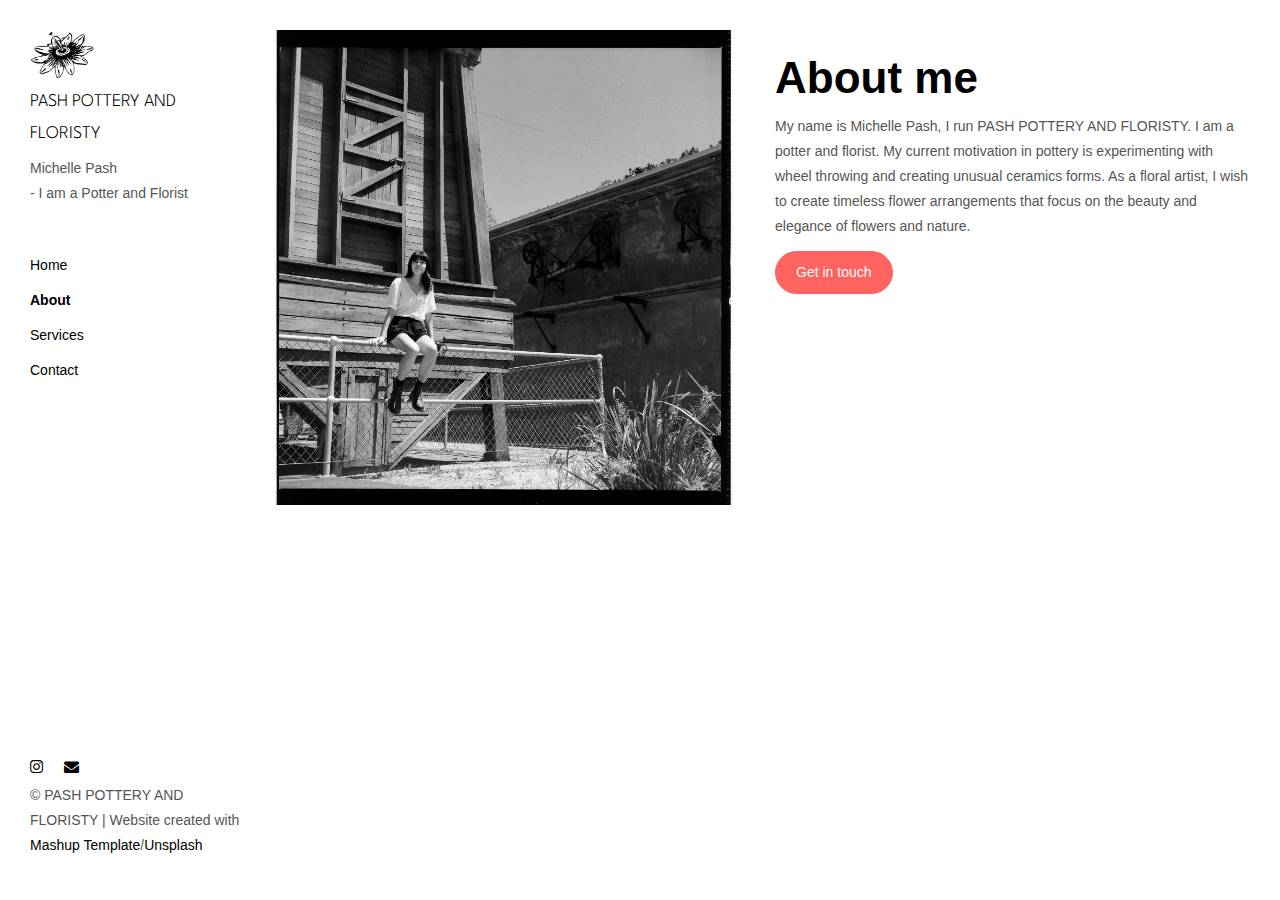
==== about.html @ 44ddca30 "add inline style" ====
<!DOCTYPE html>
<html lang="en">
  <head>
    <meta charset="UTF-8" />
    <meta content="IE=edge" http-equiv="X-UA-Compatible" />
    <meta content="width=device-width,initial-scale=1" name="viewport" />
    <meta content="description" name="description" />
    <meta name="google" content="notranslate" />
    <meta
      content="Mashup templates have been developped by Orson.io team"
      name="author"
    />

    <!-- Disable tap highlight on IE -->
    <meta name="msapplication-tap-highlight" content="no" />

    <link href="./assets/apple-icon-180x180.png" rel="apple-touch-icon" />
    <link href="./assets/favicon.ico" rel="icon" />
    <link
      href="https://fonts.googleapis.com/css2?family=Spartan:wght@200&display=swap"
      rel="stylesheet"
    />

    <title>PASH POTTERY AND FLORISTY</title>

    <link href="./main.82cfd66e.css" rel="stylesheet" />
  </head>

  <body>
    <!-- Add your content of header -->
    <header class="">
      <div class="navbar navbar-default visible-xs">
        <button type="button" class="navbar-toggle collapsed">
          <span class="sr-only">Toggle navigation</span>
          <span class="icon-bar"></span>
          <span class="icon-bar"></span>
          <span class="icon-bar"></span>
        </button>
        <a
          href="./index.html"
          class="navbar-brand"
          style="font-family: 'Spartan', sans-serif;"
          >PASH POTTERY AND FLORISTY</a
        >
      </div>

      <nav class="sidebar">
        <div class="navbar-collapse" id="navbar-collapse">
          <div class="site-header hidden-xs">
            <a class="site-brand" href="./index.html" title="">
              <img
                class="img-responsive site-logo"
                alt=""
                src="./assets/images/logo.png"
                style="height: 50px;"
              />
              PASH POTTERY AND FLORISTY
            </a>
            <p>
              Michelle Pash <br />
              - I am a Potter and Florist
            </p>
          </div>
          <ul class="nav">
            <li><a href="./index.html" title="">Home</a></li>
            <li><a href="./about.html" title="">About</a></li>
            <li><a href="./services.html" title="">Services</a></li>
            <li><a href="./contact.html" title="">Contact</a></li>
          </ul>

          <nav class="nav-footer">
            <p class="nav-footer-social-buttons">
              <a
                class="fa-icon"
                href="https://www.instagram.com/pashpotteryandfloristry/?hl=enpashpotteryandfloristry/?hl=enpashpotteryandfloristry/?hl=en"
                title=""
              >
                <i class="fa fa-instagram"></i>
              </a>

              <a
                class="fa-icon"
                href="mailto:michelle.peteros@gmail.com"
                title=""
              >
                <i class="fa fa-envelope"></i>
              </a>
            </p>
            <p>
              © PASH POTTERY AND FLORISTY | Website created with
              <a
                href="http://www.mashup-template.com/"
                title="Create website with free html template"
                >Mashup Template</a
              >/<a
                href="https://www.unsplash.com/"
                title="Beautiful Free Images"
                >Unsplash</a
              >
            </p>
          </nav>
        </div>
      </nav>
    </header>
    <main class="" id="main-collapse">
      <div class="row">
        <div class="col-xs-12 col-md-6">
          <img
            class="img-responsive"
            alt=""
            src="./assets/images/michelle.jpg"
          />
        </div>
        <div class="col-xs-12 col-md-6">
          <h1>About me</h1>

          <p>
            My name is Michelle Pash, I run PASH POTTERY AND FLORISTY. I am a
            potter and florist. My current motivation in pottery is
            experimenting with wheel throwing and creating unusual ceramics
            forms. As a floral artist, I wish to create timeless flower
            arrangements that focus on the beauty and elegance of flowers and
            nature.
          </p>

          <!-- <h3>Incididunt ut labore</h3>

          <p>
            Class aptent taciti sociosqu ad litora torquent per conubia nostra,
            per inceptos himenaeos. Phasellus iaculis magna sagittis elit
            sagittis, at hendrerit lorem venenatis. Morbi accumsan iaculis
            blandit. Cras ultrices hendrerit nisl.
          </p>

          <h3>Ut enim ad minim veniam</h3>

          <p>
            Lorem ipsum dolor sit amet, consectetur adipiscing elit. Maecenas
            luctus at sem quis varius. Class aptent taciti sociosqu ad litora
            torquent per conubia nostra, per inceptos himenaeos. Phasellus
            iaculis magna sagittis elit sagittis, at hendrerit lorem venenatis.
            Morbi accumsan iaculis blandit. Cras ultrices hendrerit nisl.
          </p>
          <h3>Phasellus iaculis magna</h3>
          <p>
            Duis aute irure dolor in reprehenderit in voluptate velit esse
            cillum dolore eu fugiat nulla pariatur. Excepteur sint occaecat
            cupidatat non proident, sunt in culpa qui officia deserunt mollit
            anim id est laborum.
          </p> -->

          <a href="contact.html" class="btn btn-primary" title="">
            Get in touch</a
          >
        </div>
      </div>
    </main>

    <script>
      document.addEventListener("DOMContentLoaded", function (event) {
        navbarToggleSidebar();
        navActivePage();
      });
    </script>

    <!-- Google Analytics: change UA-XXXXX-X to be your site's ID 

<script>
  (function (i, s, o, g, r, a, m) {
    i['GoogleAnalyticsObject'] = r; i[r] = i[r] || function () {
      (i[r].q = i[r].q || []).push(arguments)
    }, i[r].l = 1 * new Date(); a = s.createElement(o),
      m = s.getElementsByTagName(o)[0]; a.async = 1; a.src = g; m.parentNode.insertBefore(a, m)
  })(window, document, 'script', '//www.google-analytics.com/analytics.js', 'ga');
  ga('create', 'UA-XXXXX-X', 'auto');
  ga('send', 'pageview');
</script>

-->
    <script type="text/javascript" src="./main.85741bff.js"></script>
  </body>
</html>
---- main.82cfd66e.css ----
@import url(
  https://fonts.googleapis.com/css?family=Cabin:400,
  700|Source + Sans + Pro:400,
  700
);
@import url("https://fonts.googleapis.com/css2?family=Spartan:wght@200&display=swap");

@import url(https://maxcdn.bootstrapcdn.com/font-awesome/4.7.0/css/font-awesome.min.css); /*!
 * Bootstrap v3.3.7 (http://getbootstrap.com)
 * Copyright 2011-2016 Twitter, Inc.
 * Licensed under MIT (https://github.com/twbs/bootstrap/blob/master/LICENSE)
 */
/*! normalize.css v3.0.3 | MIT License | github.com/necolas/normalize.css */

body {
  -webkit-animation-delay: 0.1s;
  -webkit-animation-name: fontfix;
  -webkit-animation-duration: 0.1s;
  -webkit-animation-iteration-count: 1;
  -webkit-animation-timing-function: linear;
}

@-webkit-keyframes fontfix {
  from {
    opacity: 1;
  }
  to {
    opacity: 1;
  }
}
html {
  font-family: sans-serif;
  -ms-text-size-adjust: 100%;
  -webkit-text-size-adjust: 100%;
}
body {
  margin: 0;
}
article,
aside,
details,
figcaption,
figure,
footer,
header,
hgroup,
main,
menu,
nav,
section,
summary {
  display: block;
}
audio,
canvas,
progress,
video {
  display: inline-block;
  vertical-align: baseline;
}
audio:not([controls]) {
  display: none;
  height: 0;
}
[hidden],
template {
  display: none;
}
a {
  background-color: transparent;
}
a:active,
a:hover {
  outline: 0;
}
abbr[title] {
  border-bottom: 1px dotted;
}
b,
strong {
  font-weight: 600;
}
dfn {
  font-style: italic;
}
h1 {
  font-size: 2em;
  margin: 0.67em 0;
}
mark {
  background: #ff0;
  color: #000;
}
small {
  font-size: 80%;
}
sub,
sup {
  font-size: 75%;
  line-height: 0;
  position: relative;
  vertical-align: baseline;
}
sup {
  top: -0.5em;
}
sub {
  bottom: -0.25em;
}
img {
  border: 0;
}
svg:not(:root) {
  overflow: hidden;
}
figure {
  margin: 1em 40px;
}
hr {
  box-sizing: content-box;
  height: 0;
}
pre {
  overflow: auto;
}
code,
kbd,
pre,
samp {
  font-family: monospace, monospace;
  font-size: 1em;
}
button,
input,
optgroup,
select,
textarea {
  color: inherit;
  font: inherit;
  margin: 0;
}
button {
  overflow: visible;
}
button,
select {
  text-transform: none;
}
button,
html input[type="button"],
input[type="reset"],
input[type="submit"] {
  -webkit-appearance: button;
  cursor: pointer;
}
button[disabled],
html input[disabled] {
  cursor: default;
}
button::-moz-focus-inner,
input::-moz-focus-inner {
  border: 0;
  padding: 0;
}
input {
  line-height: normal;
}
input[type="checkbox"],
input[type="radio"] {
  box-sizing: border-box;
  padding: 0;
}
input[type="number"]::-webkit-inner-spin-button,
input[type="number"]::-webkit-outer-spin-button {
  height: auto;
}
input[type="search"] {
  -webkit-appearance: textfield;
  box-sizing: content-box;
}
input[type="search"]::-webkit-search-cancel-button,
input[type="search"]::-webkit-search-decoration {
  -webkit-appearance: none;
}
fieldset {
  border: 1px solid silver;
  margin: 0 2px;
  padding: 0.35em 0.625em 0.75em;
}
textarea {
  overflow: auto;
}
optgroup {
  font-weight: 600;
}
table {
  border-collapse: collapse;
  border-spacing: 0;
}
td,
th {
  padding: 0;
}

/*! Source: https://github.com/h5bp/html5-boilerplate/blob/master/src/css/main.css */
@media print {
  *,
  :after,
  :before {
    background: transparent !important;
    color: #000 !important;
    box-shadow: none !important;
    text-shadow: none !important;
  }
  a,
  a:visited {
    text-decoration: underline;
  }
  a[href]:after {
    content: " (" attr(href) ")";
  }
  abbr[title]:after {
    content: " (" attr(title) ")";
  }
  a[href^="#"]:after,
  a[href^="javascript:"]:after {
    content: "";
  }
  blockquote,
  pre {
    border: 1px solid #999;
    page-break-inside: avoid;
  }
  thead {
    display: table-header-group;
  }
  img,
  tr {
    page-break-inside: avoid;
  }
  img {
    max-width: 100% !important;
  }
  h2,
  h3,
  p {
    orphans: 3;
    widows: 3;
  }
  h2,
  h3 {
    page-break-after: avoid;
  }
  .navbar {
    display: none;
  }
  .btn > .caret,
  .dropup > .btn > .caret {
    border-top-color: #000 !important;
  }
  .label {
    border: 1px solid #000;
  }
  .table {
    border-collapse: collapse !important;
  }
  .table td,
  .table th {
    background-color: #fff !important;
  }
  .table-bordered td,
  .table-bordered th {
    border: 1px solid #ddd !important;
  }
}
*,
:after,
:before {
  -webkit-box-sizing: border-box;
  -moz-box-sizing: border-box;
  box-sizing: border-box;
}
html {
  font-size: 10px;
  -webkit-tap-highlight-color: transparent;
}
body {
  font-family: Source Sans Pro, Helvetica, Arial, sans-serif;
  font-size: 14px;
  line-height: 1.78;
  color: #555;
  background-color: #fff;
}
button,
input,
select,
textarea {
  font-family: inherit;
  font-size: inherit;
  line-height: inherit;
}
a {
  color: #ff6360;
  text-decoration: none;
}
a:focus,
a:hover {
  color: #ff1814;
  text-decoration: underline;
}
a:focus {
  outline: 5px auto -webkit-focus-ring-color;
  outline-offset: -2px;
}
figure {
  margin: 0;
}
img {
  vertical-align: middle;
}
.img-responsive {
  display: block;
  max-width: 100%;
  height: auto;
}
.img-rounded {
  border-radius: 2px;
}
.img-thumbnail {
  padding: 4px;
  line-height: 1.78;
  background-color: #fff;
  border: 1px solid #ddd;
  border-radius: 2px;
  -webkit-transition: all 0.2s ease-in-out;
  -o-transition: all 0.2s ease-in-out;
  transition: all 0.2s ease-in-out;
  display: inline-block;
  max-width: 100%;
  height: auto;
}
.img-circle {
  border-radius: 50%;
}
hr {
  margin-top: 24px;
  margin-bottom: 24px;
  border: 0;
  border-top: 1px solid #eee;
}
.sr-only {
  position: absolute;
  width: 1px;
  height: 1px;
  margin: -1px;
  padding: 0;
  overflow: hidden;
  clip: rect(0, 0, 0, 0);
  border: 0;
}
.sr-only-focusable:active,
.sr-only-focusable:focus {
  position: static;
  width: auto;
  height: auto;
  margin: 0;
  overflow: visible;
  clip: auto;
}
[role="button"] {
  cursor: pointer;
}
.h1,
.h2,
.h3,
.h4,
.h5,
.h6,
h1,
h2,
h3,
h4,
h5,
h6 {
  font-family: Cabin, Helvetica, Arial, sans-serif;
  font-weight: 600;
  line-height: 1.1;
  color: #000;
}
.h1 .small,
.h1 small,
.h2 .small,
.h2 small,
.h3 .small,
.h3 small,
.h4 .small,
.h4 small,
.h5 .small,
.h5 small,
.h6 .small,
.h6 small,
h1 .small,
h1 small,
h2 .small,
h2 small,
h3 .small,
h3 small,
h4 .small,
h4 small,
h5 .small,
h5 small,
h6 .small,
h6 small {
  font-weight: 400;
  line-height: 1;
  color: #777;
}
.h1,
.h2,
.h3,
h1,
h2,
h3 {
  margin-top: 24px;
  margin-bottom: 12px;
}
.h1 .small,
.h1 small,
.h2 .small,
.h2 small,
.h3 .small,
.h3 small,
h1 .small,
h1 small,
h2 .small,
h2 small,
h3 .small,
h3 small {
  font-size: 65%;
}
.h4,
.h5,
.h6,
h4,
h5,
h6 {
  margin-top: 12px;
  margin-bottom: 12px;
}
.h4 .small,
.h4 small,
.h5 .small,
.h5 small,
.h6 .small,
.h6 small,
h4 .small,
h4 small,
h5 .small,
h5 small,
h6 .small,
h6 small {
  font-size: 75%;
}
.h1,
h1 {
  font-size: 44px;
}
.h2,
h2 {
  font-size: 33px;
}
.h3,
h3 {
  font-size: 25px;
}
.h4,
h4 {
  font-size: 19px;
}
.h5,
h5 {
  font-size: 14px;
}
.h6,
h6 {
  font-size: 12px;
}
p {
  margin: 0 0 12px;
}
.lead {
  margin-bottom: 24px;
  font-size: 16px;
  font-weight: 300;
  line-height: 1.4;
}
@media (min-width: 768px) {
  .lead {
    font-size: 21px;
  }
}
.small,
small {
  font-size: 85%;
}
.mark,
mark {
  background-color: #fcf8e3;
  padding: 0.2em;
}
.text-left {
  text-align: left;
}
.text-right {
  text-align: right;
}
.text-center {
  text-align: center;
}
.text-justify {
  text-align: justify;
}
.text-nowrap {
  white-space: nowrap;
}
.text-lowercase {
  text-transform: lowercase;
}
.initialism,
.text-uppercase {
  text-transform: uppercase;
}
.text-capitalize {
  text-transform: capitalize;
}
.text-muted {
  color: #777;
}
.text-primary {
  color: #ff6360;
}
a.text-primary:focus,
a.text-primary:hover {
  color: #ff312d;
}
.text-success {
  color: #fff;
}
a.text-success:focus,
a.text-success:hover {
  color: #e6e6e6;
}
.text-info {
  color: #31708f;
}
a.text-info:focus,
a.text-info:hover {
  color: #245269;
}
.text-warning {
  color: #8a6d3b;
}
a.text-warning:focus,
a.text-warning:hover {
  color: #66512c;
}
.text-danger {
  color: #fff;
}
a.text-danger:focus,
a.text-danger:hover {
  color: #e6e6e6;
}
.bg-primary {
  color: #fff;
  background-color: #ff6360;
}
a.bg-primary:focus,
a.bg-primary:hover {
  background-color: #ff312d;
}
.bg-success {
  background-color: #57ce6e;
}
a.bg-success:focus,
a.bg-success:hover {
  background-color: #37bb50;
}
.bg-info {
  background-color: #d9edf7;
}
a.bg-info:focus,
a.bg-info:hover {
  background-color: #afd9ee;
}
.bg-warning {
  background-color: #fcf8e3;
}
a.bg-warning:focus,
a.bg-warning:hover {
  background-color: #f7ecb5;
}
.bg-danger {
  background-color: #ee624b;
}
a.bg-danger:focus,
a.bg-danger:hover {
  background-color: #ea391c;
}
.page-header {
  padding-bottom: 11px;
  margin: 48px 0 24px;
  border-bottom: 1px solid #eee;
}
ol,
ul {
  margin-top: 0;
  margin-bottom: 12px;
}
ol ol,
ol ul,
ul ol,
ul ul {
  margin-bottom: 0;
}
.list-inline,
.list-unstyled {
  padding-left: 0;
  list-style: none;
}
.list-inline {
  margin-left: -5px;
}
.list-inline > li {
  display: inline-block;
  padding-left: 5px;
  padding-right: 5px;
}
dl {
  margin-top: 0;
  margin-bottom: 24px;
}
dd,
dt {
  line-height: 1.78;
}
dt {
  font-weight: 700;
}
dd {
  margin-left: 0;
}
.dl-horizontal dd:after,
.dl-horizontal dd:before {
  content: " ";
  display: table;
}
.dl-horizontal dd:after {
  clear: both;
}
@media (min-width: 768px) {
  .dl-horizontal dt {
    float: left;
    width: 160px;
    clear: left;
    text-align: right;
    overflow: hidden;
    text-overflow: ellipsis;
    white-space: nowrap;
  }
  .dl-horizontal dd {
    margin-left: 180px;
  }
}
abbr[data-original-title],
abbr[title] {
  cursor: help;
  border-bottom: 1px dotted #777;
}
.initialism {
  font-size: 90%;
}
blockquote {
  padding: 12px 24px;
  margin: 0 0 24px;
  font-size: 17.5px;
  border-left: 5px solid #eee;
}
blockquote ol:last-child,
blockquote p:last-child,
blockquote ul:last-child {
  margin-bottom: 0;
}
blockquote .small,
blockquote footer,
blockquote small {
  display: block;
  font-size: 80%;
  line-height: 1.78;
  color: #777;
}
blockquote .small:before,
blockquote footer:before,
blockquote small:before {
  content: "\2014   \A0";
}
.blockquote-reverse,
blockquote.pull-right {
  padding-right: 15px;
  padding-left: 0;
  border-right: 5px solid #eee;
  border-left: 0;
  text-align: right;
}
.blockquote-reverse .small:before,
.blockquote-reverse footer:before,
.blockquote-reverse small:before,
blockquote.pull-right .small:before,
blockquote.pull-right footer:before,
blockquote.pull-right small:before {
  content: "";
}
.blockquote-reverse .small:after,
.blockquote-reverse footer:after,
.blockquote-reverse small:after,
blockquote.pull-right .small:after,
blockquote.pull-right footer:after,
blockquote.pull-right small:after {
  content: "\A0   \2014";
}
address {
  margin-bottom: 24px;
  font-style: normal;
  line-height: 1.78;
}
code,
kbd,
pre,
samp {
  font-family: Menlo, Monaco, Consolas, Courier New, monospace;
}
code {
  color: #c7254e;
  background-color: #f9f2f4;
}
code,
kbd {
  padding: 2px 4px;
  font-size: 90%;
  border-radius: 2px;
}
kbd {
  color: #fff;
  background-color: #333;
  box-shadow: inset 0 -1px 0 rgba(0, 0, 0, 0.25);
}
kbd kbd {
  padding: 0;
  font-size: 100%;
  font-weight: 700;
  box-shadow: none;
}
pre {
  display: block;
  padding: 11.5px;
  margin: 0 0 12px;
  font-size: 13px;
  line-height: 1.78;
  word-break: break-all;
  word-wrap: break-word;
  color: #333;
  background-color: #f5f5f5;
  border: 1px solid #ccc;
  border-radius: 2px;
}
pre code {
  padding: 0;
  font-size: inherit;
  color: inherit;
  white-space: pre-wrap;
  background-color: transparent;
  border-radius: 0;
}
.pre-scrollable {
  max-height: 340px;
  overflow-y: scroll;
}
.container {
  margin-right: auto;
  margin-left: auto;
  padding-left: 15px;
  padding-right: 15px;
}
.container:after,
.container:before {
  content: " ";
  display: table;
}
.container:after {
  clear: both;
}
@media (min-width: 768px) {
  .container {
    width: 750px;
  }
}
@media (min-width: 992px) {
  .container {
    width: 970px;
  }
}
@media (min-width: 1200px) {
  .container {
    width: 1170px;
  }
}
.container-fluid {
  margin-right: auto;
  margin-left: auto;
  padding-left: 15px;
  padding-right: 15px;
}
.container-fluid:after,
.container-fluid:before {
  content: " ";
  display: table;
}
.container-fluid:after {
  clear: both;
}
.row {
  margin-left: -15px;
  margin-right: -15px;
}
.row:after,
.row:before {
  content: " ";
  display: table;
}
.row:after {
  clear: both;
}
.col-lg-1,
.col-lg-2,
.col-lg-3,
.col-lg-4,
.col-lg-5,
.col-lg-6,
.col-lg-7,
.col-lg-8,
.col-lg-9,
.col-lg-10,
.col-lg-11,
.col-lg-12,
.col-md-1,
.col-md-2,
.col-md-3,
.col-md-4,
.col-md-5,
.col-md-6,
.col-md-7,
.col-md-8,
.col-md-9,
.col-md-10,
.col-md-11,
.col-md-12,
.col-sm-1,
.col-sm-2,
.col-sm-3,
.col-sm-4,
.col-sm-5,
.col-sm-6,
.col-sm-7,
.col-sm-8,
.col-sm-9,
.col-sm-10,
.col-sm-11,
.col-sm-12,
.col-xs-1,
.col-xs-2,
.col-xs-3,
.col-xs-4,
.col-xs-5,
.col-xs-6,
.col-xs-7,
.col-xs-8,
.col-xs-9,
.col-xs-10,
.col-xs-11,
.col-xs-12 {
  position: relative;
  min-height: 1px;
  padding-left: 15px;
  padding-right: 15px;
}
.col-xs-1,
.col-xs-2,
.col-xs-3,
.col-xs-4,
.col-xs-5,
.col-xs-6,
.col-xs-7,
.col-xs-8,
.col-xs-9,
.col-xs-10,
.col-xs-11,
.col-xs-12 {
  float: left;
}
.col-xs-1 {
  width: 8.33333%;
}
.col-xs-2 {
  width: 16.66667%;
}
.col-xs-3 {
  width: 25%;
}
.col-xs-4 {
  width: 33.33333%;
}
.col-xs-5 {
  width: 41.66667%;
}
.col-xs-6 {
  width: 50%;
}
.col-xs-7 {
  width: 58.33333%;
}
.col-xs-8 {
  width: 66.66667%;
}
.col-xs-9 {
  width: 75%;
}
.col-xs-10 {
  width: 83.33333%;
}
.col-xs-11 {
  width: 91.66667%;
}
.col-xs-12 {
  width: 100%;
}
.col-xs-pull-0 {
  right: auto;
}
.col-xs-pull-1 {
  right: 8.33333%;
}
.col-xs-pull-2 {
  right: 16.66667%;
}
.col-xs-pull-3 {
  right: 25%;
}
.col-xs-pull-4 {
  right: 33.33333%;
}
.col-xs-pull-5 {
  right: 41.66667%;
}
.col-xs-pull-6 {
  right: 50%;
}
.col-xs-pull-7 {
  right: 58.33333%;
}
.col-xs-pull-8 {
  right: 66.66667%;
}
.col-xs-pull-9 {
  right: 75%;
}
.col-xs-pull-10 {
  right: 83.33333%;
}
.col-xs-pull-11 {
  right: 91.66667%;
}
.col-xs-pull-12 {
  right: 100%;
}
.col-xs-push-0 {
  left: auto;
}
.col-xs-push-1 {
  left: 8.33333%;
}
.col-xs-push-2 {
  left: 16.66667%;
}
.col-xs-push-3 {
  left: 25%;
}
.col-xs-push-4 {
  left: 33.33333%;
}
.col-xs-push-5 {
  left: 41.66667%;
}
.col-xs-push-6 {
  left: 50%;
}
.col-xs-push-7 {
  left: 58.33333%;
}
.col-xs-push-8 {
  left: 66.66667%;
}
.col-xs-push-9 {
  left: 75%;
}
.col-xs-push-10 {
  left: 83.33333%;
}
.col-xs-push-11 {
  left: 91.66667%;
}
.col-xs-push-12 {
  left: 100%;
}
.col-xs-offset-0 {
  margin-left: 0;
}
.col-xs-offset-1 {
  margin-left: 8.33333%;
}
.col-xs-offset-2 {
  margin-left: 16.66667%;
}
.col-xs-offset-3 {
  margin-left: 25%;
}
.col-xs-offset-4 {
  margin-left: 33.33333%;
}
.col-xs-offset-5 {
  margin-left: 41.66667%;
}
.col-xs-offset-6 {
  margin-left: 50%;
}
.col-xs-offset-7 {
  margin-left: 58.33333%;
}
.col-xs-offset-8 {
  margin-left: 66.66667%;
}
.col-xs-offset-9 {
  margin-left: 75%;
}
.col-xs-offset-10 {
  margin-left: 83.33333%;
}
.col-xs-offset-11 {
  margin-left: 91.66667%;
}
.col-xs-offset-12 {
  margin-left: 100%;
}
@media (min-width: 768px) {
  .col-sm-1,
  .col-sm-2,
  .col-sm-3,
  .col-sm-4,
  .col-sm-5,
  .col-sm-6,
  .col-sm-7,
  .col-sm-8,
  .col-sm-9,
  .col-sm-10,
  .col-sm-11,
  .col-sm-12 {
    float: left;
  }
  .col-sm-1 {
    width: 8.33333%;
  }
  .col-sm-2 {
    width: 16.66667%;
  }
  .col-sm-3 {
    width: 25%;
  }
  .col-sm-4 {
    width: 33.33333%;
  }
  .col-sm-5 {
    width: 41.66667%;
  }
  .col-sm-6 {
    width: 50%;
  }
  .col-sm-7 {
    width: 58.33333%;
  }
  .col-sm-8 {
    width: 66.66667%;
  }
  .col-sm-9 {
    width: 75%;
  }
  .col-sm-10 {
    width: 83.33333%;
  }
  .col-sm-11 {
    width: 91.66667%;
  }
  .col-sm-12 {
    width: 100%;
  }
  .col-sm-pull-0 {
    right: auto;
  }
  .col-sm-pull-1 {
    right: 8.33333%;
  }
  .col-sm-pull-2 {
    right: 16.66667%;
  }
  .col-sm-pull-3 {
    right: 25%;
  }
  .col-sm-pull-4 {
    right: 33.33333%;
  }
  .col-sm-pull-5 {
    right: 41.66667%;
  }
  .col-sm-pull-6 {
    right: 50%;
  }
  .col-sm-pull-7 {
    right: 58.33333%;
  }
  .col-sm-pull-8 {
    right: 66.66667%;
  }
  .col-sm-pull-9 {
    right: 75%;
  }
  .col-sm-pull-10 {
    right: 83.33333%;
  }
  .col-sm-pull-11 {
    right: 91.66667%;
  }
  .col-sm-pull-12 {
    right: 100%;
  }
  .col-sm-push-0 {
    left: auto;
  }
  .col-sm-push-1 {
    left: 8.33333%;
  }
  .col-sm-push-2 {
    left: 16.66667%;
  }
  .col-sm-push-3 {
    left: 25%;
  }
  .col-sm-push-4 {
    left: 33.33333%;
  }
  .col-sm-push-5 {
    left: 41.66667%;
  }
  .col-sm-push-6 {
    left: 50%;
  }
  .col-sm-push-7 {
    left: 58.33333%;
  }
  .col-sm-push-8 {
    left: 66.66667%;
  }
  .col-sm-push-9 {
    left: 75%;
  }
  .col-sm-push-10 {
    left: 83.33333%;
  }
  .col-sm-push-11 {
    left: 91.66667%;
  }
  .col-sm-push-12 {
    left: 100%;
  }
  .col-sm-offset-0 {
    margin-left: 0;
  }
  .col-sm-offset-1 {
    margin-left: 8.33333%;
  }
  .col-sm-offset-2 {
    margin-left: 16.66667%;
  }
  .col-sm-offset-3 {
    margin-left: 25%;
  }
  .col-sm-offset-4 {
    margin-left: 33.33333%;
  }
  .col-sm-offset-5 {
    margin-left: 41.66667%;
  }
  .col-sm-offset-6 {
    margin-left: 50%;
  }
  .col-sm-offset-7 {
    margin-left: 58.33333%;
  }
  .col-sm-offset-8 {
    margin-left: 66.66667%;
  }
  .col-sm-offset-9 {
    margin-left: 75%;
  }
  .col-sm-offset-10 {
    margin-left: 83.33333%;
  }
  .col-sm-offset-11 {
    margin-left: 91.66667%;
  }
  .col-sm-offset-12 {
    margin-left: 100%;
  }
}
@media (min-width: 992px) {
  .col-md-1,
  .col-md-2,
  .col-md-3,
  .col-md-4,
  .col-md-5,
  .col-md-6,
  .col-md-7,
  .col-md-8,
  .col-md-9,
  .col-md-10,
  .col-md-11,
  .col-md-12 {
    float: left;
  }
  .col-md-1 {
    width: 8.33333%;
  }
  .col-md-2 {
    width: 16.66667%;
  }
  .col-md-3 {
    width: 25%;
  }
  .col-md-4 {
    width: 33.33333%;
  }
  .col-md-5 {
    width: 41.66667%;
  }
  .col-md-6 {
    width: 50%;
  }
  .col-md-7 {
    width: 58.33333%;
  }
  .col-md-8 {
    width: 66.66667%;
  }
  .col-md-9 {
    width: 75%;
  }
  .col-md-10 {
    width: 83.33333%;
  }
  .col-md-11 {
    width: 91.66667%;
  }
  .col-md-12 {
    width: 100%;
  }
  .col-md-pull-0 {
    right: auto;
  }
  .col-md-pull-1 {
    right: 8.33333%;
  }
  .col-md-pull-2 {
    right: 16.66667%;
  }
  .col-md-pull-3 {
    right: 25%;
  }
  .col-md-pull-4 {
    right: 33.33333%;
  }
  .col-md-pull-5 {
    right: 41.66667%;
  }
  .col-md-pull-6 {
    right: 50%;
  }
  .col-md-pull-7 {
    right: 58.33333%;
  }
  .col-md-pull-8 {
    right: 66.66667%;
  }
  .col-md-pull-9 {
    right: 75%;
  }
  .col-md-pull-10 {
    right: 83.33333%;
  }
  .col-md-pull-11 {
    right: 91.66667%;
  }
  .col-md-pull-12 {
    right: 100%;
  }
  .col-md-push-0 {
    left: auto;
  }
  .col-md-push-1 {
    left: 8.33333%;
  }
  .col-md-push-2 {
    left: 16.66667%;
  }
  .col-md-push-3 {
    left: 25%;
  }
  .col-md-push-4 {
    left: 33.33333%;
  }
  .col-md-push-5 {
    left: 41.66667%;
  }
  .col-md-push-6 {
    left: 50%;
  }
  .col-md-push-7 {
    left: 58.33333%;
  }
  .col-md-push-8 {
    left: 66.66667%;
  }
  .col-md-push-9 {
    left: 75%;
  }
  .col-md-push-10 {
    left: 83.33333%;
  }
  .col-md-push-11 {
    left: 91.66667%;
  }
  .col-md-push-12 {
    left: 100%;
  }
  .col-md-offset-0 {
    margin-left: 0;
  }
  .col-md-offset-1 {
    margin-left: 8.33333%;
  }
  .col-md-offset-2 {
    margin-left: 16.66667%;
  }
  .col-md-offset-3 {
    margin-left: 25%;
  }
  .col-md-offset-4 {
    margin-left: 33.33333%;
  }
  .col-md-offset-5 {
    margin-left: 41.66667%;
  }
  .col-md-offset-6 {
    margin-left: 50%;
  }
  .col-md-offset-7 {
    margin-left: 58.33333%;
  }
  .col-md-offset-8 {
    margin-left: 66.66667%;
  }
  .col-md-offset-9 {
    margin-left: 75%;
  }
  .col-md-offset-10 {
    margin-left: 83.33333%;
  }
  .col-md-offset-11 {
    margin-left: 91.66667%;
  }
  .col-md-offset-12 {
    margin-left: 100%;
  }
}
@media (min-width: 1200px) {
  .col-lg-1,
  .col-lg-2,
  .col-lg-3,
  .col-lg-4,
  .col-lg-5,
  .col-lg-6,
  .col-lg-7,
  .col-lg-8,
  .col-lg-9,
  .col-lg-10,
  .col-lg-11,
  .col-lg-12 {
    float: left;
  }
  .col-lg-1 {
    width: 8.33333%;
  }
  .col-lg-2 {
    width: 16.66667%;
  }
  .col-lg-3 {
    width: 25%;
  }
  .col-lg-4 {
    width: 33.33333%;
  }
  .col-lg-5 {
    width: 41.66667%;
  }
  .col-lg-6 {
    width: 50%;
  }
  .col-lg-7 {
    width: 58.33333%;
  }
  .col-lg-8 {
    width: 66.66667%;
  }
  .col-lg-9 {
    width: 75%;
  }
  .col-lg-10 {
    width: 83.33333%;
  }
  .col-lg-11 {
    width: 91.66667%;
  }
  .col-lg-12 {
    width: 100%;
  }
  .col-lg-pull-0 {
    right: auto;
  }
  .col-lg-pull-1 {
    right: 8.33333%;
  }
  .col-lg-pull-2 {
    right: 16.66667%;
  }
  .col-lg-pull-3 {
    right: 25%;
  }
  .col-lg-pull-4 {
    right: 33.33333%;
  }
  .col-lg-pull-5 {
    right: 41.66667%;
  }
  .col-lg-pull-6 {
    right: 50%;
  }
  .col-lg-pull-7 {
    right: 58.33333%;
  }
  .col-lg-pull-8 {
    right: 66.66667%;
  }
  .col-lg-pull-9 {
    right: 75%;
  }
  .col-lg-pull-10 {
    right: 83.33333%;
  }
  .col-lg-pull-11 {
    right: 91.66667%;
  }
  .col-lg-pull-12 {
    right: 100%;
  }
  .col-lg-push-0 {
    left: auto;
  }
  .col-lg-push-1 {
    left: 8.33333%;
  }
  .col-lg-push-2 {
    left: 16.66667%;
  }
  .col-lg-push-3 {
    left: 25%;
  }
  .col-lg-push-4 {
    left: 33.33333%;
  }
  .col-lg-push-5 {
    left: 41.66667%;
  }
  .col-lg-push-6 {
    left: 50%;
  }
  .col-lg-push-7 {
    left: 58.33333%;
  }
  .col-lg-push-8 {
    left: 66.66667%;
  }
  .col-lg-push-9 {
    left: 75%;
  }
  .col-lg-push-10 {
    left: 83.33333%;
  }
  .col-lg-push-11 {
    left: 91.66667%;
  }
  .col-lg-push-12 {
    left: 100%;
  }
  .col-lg-offset-0 {
    margin-left: 0;
  }
  .col-lg-offset-1 {
    margin-left: 8.33333%;
  }
  .col-lg-offset-2 {
    margin-left: 16.66667%;
  }
  .col-lg-offset-3 {
    margin-left: 25%;
  }
  .col-lg-offset-4 {
    margin-left: 33.33333%;
  }
  .col-lg-offset-5 {
    margin-left: 41.66667%;
  }
  .col-lg-offset-6 {
    margin-left: 50%;
  }
  .col-lg-offset-7 {
    margin-left: 58.33333%;
  }
  .col-lg-offset-8 {
    margin-left: 66.66667%;
  }
  .col-lg-offset-9 {
    margin-left: 75%;
  }
  .col-lg-offset-10 {
    margin-left: 83.33333%;
  }
  .col-lg-offset-11 {
    margin-left: 91.66667%;
  }
  .col-lg-offset-12 {
    margin-left: 100%;
  }
}
table {
  background-color: transparent;
}
caption {
  padding-top: 8px;
  padding-bottom: 8px;
  color: #777;
}
caption,
th {
  text-align: left;
}
.table {
  width: 100%;
  max-width: 100%;
  margin-bottom: 24px;
}
.table > tbody > tr > td,
.table > tbody > tr > th,
.table > tfoot > tr > td,
.table > tfoot > tr > th,
.table > thead > tr > td,
.table > thead > tr > th {
  padding: 8px;
  line-height: 1.78;
  vertical-align: top;
  border-top: 1px solid #ddd;
}
.table > thead > tr > th {
  vertical-align: bottom;
  border-bottom: 2px solid #ddd;
}
.table > caption + thead > tr:first-child > td,
.table > caption + thead > tr:first-child > th,
.table > colgroup + thead > tr:first-child > td,
.table > colgroup + thead > tr:first-child > th,
.table > thead:first-child > tr:first-child > td,
.table > thead:first-child > tr:first-child > th {
  border-top: 0;
}
.table > tbody + tbody {
  border-top: 2px solid #ddd;
}
.table .table {
  background-color: #fff;
}
.table-condensed > tbody > tr > td,
.table-condensed > tbody > tr > th,
.table-condensed > tfoot > tr > td,
.table-condensed > tfoot > tr > th,
.table-condensed > thead > tr > td,
.table-condensed > thead > tr > th {
  padding: 5px;
}
.table-bordered,
.table-bordered > tbody > tr > td,
.table-bordered > tbody > tr > th,
.table-bordered > tfoot > tr > td,
.table-bordered > tfoot > tr > th,
.table-bordered > thead > tr > td,
.table-bordered > thead > tr > th {
  border: 1px solid #ddd;
}
.table-bordered > thead > tr > td,
.table-bordered > thead > tr > th {
  border-bottom-width: 2px;
}
.table-striped > tbody > tr:nth-of-type(odd) {
  background-color: #f9f9f9;
}
.table-hover > tbody > tr:hover {
  background-color: #f5f5f5;
}
table col[class*="col-"] {
  position: static;
  float: none;
  display: table-column;
}
table td[class*="col-"],
table th[class*="col-"] {
  position: static;
  float: none;
  display: table-cell;
}
.table > tbody > tr.active > td,
.table > tbody > tr.active > th,
.table > tbody > tr > td.active,
.table > tbody > tr > th.active,
.table > tfoot > tr.active > td,
.table > tfoot > tr.active > th,
.table > tfoot > tr > td.active,
.table > tfoot > tr > th.active,
.table > thead > tr.active > td,
.table > thead > tr.active > th,
.table > thead > tr > td.active,
.table > thead > tr > th.active {
  background-color: #f5f5f5;
}
.table-hover > tbody > tr.active:hover > td,
.table-hover > tbody > tr.active:hover > th,
.table-hover > tbody > tr:hover > .active,
.table-hover > tbody > tr > td.active:hover,
.table-hover > tbody > tr > th.active:hover {
  background-color: #e8e8e8;
}
.table > tbody > tr.success > td,
.table > tbody > tr.success > th,
.table > tbody > tr > td.success,
.table > tbody > tr > th.success,
.table > tfoot > tr.success > td,
.table > tfoot > tr.success > th,
.table > tfoot > tr > td.success,
.table > tfoot > tr > th.success,
.table > thead > tr.success > td,
.table > thead > tr.success > th,
.table > thead > tr > td.success,
.table > thead > tr > th.success {
  background-color: #57ce6e;
}
.table-hover > tbody > tr.success:hover > td,
.table-hover > tbody > tr.success:hover > th,
.table-hover > tbody > tr:hover > .success,
.table-hover > tbody > tr > td.success:hover,
.table-hover > tbody > tr > th.success:hover {
  background-color: #43c85d;
}
.table > tbody > tr.info > td,
.table > tbody > tr.info > th,
.table > tbody > tr > td.info,
.table > tbody > tr > th.info,
.table > tfoot > tr.info > td,
.table > tfoot > tr.info > th,
.table > tfoot > tr > td.info,
.table > tfoot > tr > th.info,
.table > thead > tr.info > td,
.table > thead > tr.info > th,
.table > thead > tr > td.info,
.table > thead > tr > th.info {
  background-color: #d9edf7;
}
.table-hover > tbody > tr.info:hover > td,
.table-hover > tbody > tr.info:hover > th,
.table-hover > tbody > tr:hover > .info,
.table-hover > tbody > tr > td.info:hover,
.table-hover > tbody > tr > th.info:hover {
  background-color: #c4e3f3;
}
.table > tbody > tr.warning > td,
.table > tbody > tr.warning > th,
.table > tbody > tr > td.warning,
.table > tbody > tr > th.warning,
.table > tfoot > tr.warning > td,
.table > tfoot > tr.warning > th,
.table > tfoot > tr > td.warning,
.table > tfoot > tr > th.warning,
.table > thead > tr.warning > td,
.table > thead > tr.warning > th,
.table > thead > tr > td.warning,
.table > thead > tr > th.warning {
  background-color: #fcf8e3;
}
.table-hover > tbody > tr.warning:hover > td,
.table-hover > tbody > tr.warning:hover > th,
.table-hover > tbody > tr:hover > .warning,
.table-hover > tbody > tr > td.warning:hover,
.table-hover > tbody > tr > th.warning:hover {
  background-color: #faf2cc;
}
.table > tbody > tr.danger > td,
.table > tbody > tr.danger > th,
.table > tbody > tr > td.danger,
.table > tbody > tr > th.danger,
.table > tfoot > tr.danger > td,
.table > tfoot > tr.danger > th,
.table > tfoot > tr > td.danger,
.table > tfoot > tr > th.danger,
.table > thead > tr.danger > td,
.table > thead > tr.danger > th,
.table > thead > tr > td.danger,
.table > thead > tr > th.danger {
  background-color: #ee624b;
}
.table-hover > tbody > tr.danger:hover > td,
.table-hover > tbody > tr.danger:hover > th,
.table-hover > tbody > tr:hover > .danger,
.table-hover > tbody > tr > td.danger:hover,
.table-hover > tbody > tr > th.danger:hover {
  background-color: #ec4e34;
}
.table-responsive {
  overflow-x: auto;
  min-height: 0.01%;
}
@media screen and (max-width: 767px) {
  .table-responsive {
    width: 100%;
    margin-bottom: 18px;
    overflow-y: hidden;
    -ms-overflow-style: -ms-autohiding-scrollbar;
    border: 1px solid #ddd;
  }
  .table-responsive > .table {
    margin-bottom: 0;
  }
  .table-responsive > .table > tbody > tr > td,
  .table-responsive > .table > tbody > tr > th,
  .table-responsive > .table > tfoot > tr > td,
  .table-responsive > .table > tfoot > tr > th,
  .table-responsive > .table > thead > tr > td,
  .table-responsive > .table > thead > tr > th {
    white-space: nowrap;
  }
  .table-responsive > .table-bordered {
    border: 0;
  }
  .table-responsive > .table-bordered > tbody > tr > td:first-child,
  .table-responsive > .table-bordered > tbody > tr > th:first-child,
  .table-responsive > .table-bordered > tfoot > tr > td:first-child,
  .table-responsive > .table-bordered > tfoot > tr > th:first-child,
  .table-responsive > .table-bordered > thead > tr > td:first-child,
  .table-responsive > .table-bordered > thead > tr > th:first-child {
    border-left: 0;
  }
  .table-responsive > .table-bordered > tbody > tr > td:last-child,
  .table-responsive > .table-bordered > tbody > tr > th:last-child,
  .table-responsive > .table-bordered > tfoot > tr > td:last-child,
  .table-responsive > .table-bordered > tfoot > tr > th:last-child,
  .table-responsive > .table-bordered > thead > tr > td:last-child,
  .table-responsive > .table-bordered > thead > tr > th:last-child {
    border-right: 0;
  }
  .table-responsive > .table-bordered > tbody > tr:last-child > td,
  .table-responsive > .table-bordered > tbody > tr:last-child > th,
  .table-responsive > .table-bordered > tfoot > tr:last-child > td,
  .table-responsive > .table-bordered > tfoot > tr:last-child > th {
    border-bottom: 0;
  }
}
fieldset {
  margin: 0;
  min-width: 0;
}
fieldset,
legend {
  padding: 0;
  border: 0;
}
legend {
  display: block;
  width: 100%;
  margin-bottom: 24px;
  font-size: 21px;
  line-height: inherit;
  color: #333;
  border-bottom: 1px solid #e5e5e5;
}
label {
  display: inline-block;
  max-width: 100%;
  margin-bottom: 5px;
  font-weight: 700;
}
input[type="search"] {
  -webkit-box-sizing: border-box;
  -moz-box-sizing: border-box;
  box-sizing: border-box;
}
input[type="checkbox"],
input[type="radio"] {
  margin: 4px 0 0;
  margin-top: 1px\9;
  line-height: normal;
}
input[type="file"] {
  display: block;
}
input[type="range"] {
  display: block;
  width: 100%;
}
select[multiple],
select[size] {
  height: auto;
}
input[type="checkbox"]:focus,
input[type="file"]:focus,
input[type="radio"]:focus {
  outline: 5px auto -webkit-focus-ring-color;
  outline-offset: -2px;
}
output {
  padding-top: 9px;
}
.form-control,
output {
  display: block;
  font-size: 14px;
  line-height: 1.78;
  color: #555;
}
.form-control {
  width: 100%;
  height: 40px;
  padding: 8px 20px;
  background-color: #fff;
  background-image: none;
  border: 1px solid #000;
  border-radius: 2px;
  -webkit-box-shadow: inset 0 1px 1px rgba(0, 0, 0, 0.075);
  box-shadow: inset 0 1px 1px rgba(0, 0, 0, 0.075);
  -webkit-transition: border-color 0.15s ease-in-out,
    box-shadow 0.15s ease-in-out;
  -o-transition: border-color ease-in-out 0.15s, box-shadow ease-in-out 0.15s;
  transition: border-color 0.15s ease-in-out, box-shadow 0.15s ease-in-out;
}
.form-control:focus {
  border-color: #66afe9;
  -webkit-box-shadow: inset 0 1px 1px rgba(0, 0, 0, 0.075),
    0 0 8px rgba(102, 175, 233, 0.6);
  box-shadow: inset 0 1px 1px rgba(0, 0, 0, 0.075),
    0 0 8px rgba(102, 175, 233, 0.6);
}
.form-control::-moz-placeholder {
  color: #999;
  opacity: 1;
}
.form-control:-ms-input-placeholder {
  color: #999;
}
.form-control::-webkit-input-placeholder {
  color: #999;
}
.form-control::-ms-expand {
  border: 0;
  background-color: transparent;
}
.form-control[disabled],
.form-control[readonly],
fieldset[disabled] .form-control {
  background-color: #eee;
  opacity: 1;
}
.form-control[disabled],
fieldset[disabled] .form-control {
  cursor: not-allowed;
}
textarea.form-control {
  height: auto;
}
input[type="search"] {
  -webkit-appearance: none;
}
@media screen and (-webkit-min-device-pixel-ratio: 0) {
  input[type="date"].form-control,
  input[type="datetime-local"].form-control,
  input[type="month"].form-control,
  input[type="time"].form-control {
    line-height: 40px;
  }
  .input-group-sm > .input-group-btn > input[type="date"].btn,
  .input-group-sm > .input-group-btn > input[type="datetime-local"].btn,
  .input-group-sm > .input-group-btn > input[type="month"].btn,
  .input-group-sm > .input-group-btn > input[type="time"].btn,
  .input-group-sm > input[type="date"].form-control,
  .input-group-sm > input[type="date"].input-group-addon,
  .input-group-sm > input[type="datetime-local"].form-control,
  .input-group-sm > input[type="datetime-local"].input-group-addon,
  .input-group-sm > input[type="month"].form-control,
  .input-group-sm > input[type="month"].input-group-addon,
  .input-group-sm > input[type="time"].form-control,
  .input-group-sm > input[type="time"].input-group-addon,
  .input-group-sm input[type="date"],
  .input-group-sm input[type="datetime-local"],
  .input-group-sm input[type="month"],
  .input-group-sm input[type="time"],
  input[type="date"].input-sm,
  input[type="datetime-local"].input-sm,
  input[type="month"].input-sm,
  input[type="time"].input-sm {
    line-height: 30px;
  }
  .input-group-lg > .input-group-btn > input[type="date"].btn,
  .input-group-lg > .input-group-btn > input[type="datetime-local"].btn,
  .input-group-lg > .input-group-btn > input[type="month"].btn,
  .input-group-lg > .input-group-btn > input[type="time"].btn,
  .input-group-lg > input[type="date"].form-control,
  .input-group-lg > input[type="date"].input-group-addon,
  .input-group-lg > input[type="datetime-local"].form-control,
  .input-group-lg > input[type="datetime-local"].input-group-addon,
  .input-group-lg > input[type="month"].form-control,
  .input-group-lg > input[type="month"].input-group-addon,
  .input-group-lg > input[type="time"].form-control,
  .input-group-lg > input[type="time"].input-group-addon,
  .input-group-lg input[type="date"],
  .input-group-lg input[type="datetime-local"],
  .input-group-lg input[type="month"],
  .input-group-lg input[type="time"],
  input[type="date"].input-lg,
  input[type="datetime-local"].input-lg,
  input[type="month"].input-lg,
  input[type="time"].input-lg {
    line-height: 46px;
  }
}
.form-group {
  margin-bottom: 15px;
}
.checkbox,
.radio {
  position: relative;
  display: block;
  margin-top: 10px;
  margin-bottom: 10px;
}
.checkbox label,
.radio label {
  min-height: 24px;
  padding-left: 20px;
  margin-bottom: 0;
  font-weight: 400;
  cursor: pointer;
}
.checkbox-inline input[type="checkbox"],
.checkbox input[type="checkbox"],
.radio-inline input[type="radio"],
.radio input[type="radio"] {
  position: absolute;
  margin-left: -20px;
  margin-top: 4px\9;
}
.checkbox + .checkbox,
.radio + .radio {
  margin-top: -5px;
}
.checkbox-inline,
.radio-inline {
  position: relative;
  display: inline-block;
  padding-left: 20px;
  margin-bottom: 0;
  vertical-align: middle;
  font-weight: 400;
  cursor: pointer;
}
.checkbox-inline + .checkbox-inline,
.radio-inline + .radio-inline {
  margin-top: 0;
  margin-left: 10px;
}
.checkbox-inline.disabled,
.checkbox.disabled label,
.radio-inline.disabled,
.radio.disabled label,
fieldset[disabled] .checkbox-inline,
fieldset[disabled] .checkbox label,
fieldset[disabled] .radio-inline,
fieldset[disabled] .radio label,
fieldset[disabled] input[type="checkbox"],
fieldset[disabled] input[type="radio"],
input[type="checkbox"].disabled,
input[type="checkbox"][disabled],
input[type="radio"].disabled,
input[type="radio"][disabled] {
  cursor: not-allowed;
}
.form-control-static {
  padding-top: 9px;
  padding-bottom: 9px;
  margin-bottom: 0;
  min-height: 38px;
}
.form-control-static.input-lg,
.form-control-static.input-sm,
.input-group-lg > .form-control-static.form-control,
.input-group-lg > .form-control-static.input-group-addon,
.input-group-lg > .input-group-btn > .form-control-static.btn,
.input-group-sm > .form-control-static.form-control,
.input-group-sm > .form-control-static.input-group-addon,
.input-group-sm > .input-group-btn > .form-control-static.btn {
  padding-left: 0;
  padding-right: 0;
}
.input-group-sm > .form-control,
.input-group-sm > .input-group-addon,
.input-group-sm > .input-group-btn > .btn,
.input-sm {
  height: 30px;
  padding: 5px 14px;
  font-size: 12px;
  line-height: 1.5;
  border-radius: 2px;
}
.input-group-sm > .input-group-btn > select.btn,
.input-group-sm > select.form-control,
.input-group-sm > select.input-group-addon,
select.input-sm {
  height: 30px;
  line-height: 30px;
}
.input-group-sm > .input-group-btn > select[multiple].btn,
.input-group-sm > .input-group-btn > textarea.btn,
.input-group-sm > select[multiple].form-control,
.input-group-sm > select[multiple].input-group-addon,
.input-group-sm > textarea.form-control,
.input-group-sm > textarea.input-group-addon,
select[multiple].input-sm,
textarea.input-sm {
  height: auto;
}
.form-group-sm .form-control {
  height: 30px;
  padding: 5px 14px;
  font-size: 12px;
  line-height: 1.5;
  border-radius: 2px;
}
.form-group-sm select.form-control {
  height: 30px;
  line-height: 30px;
}
.form-group-sm select[multiple].form-control,
.form-group-sm textarea.form-control {
  height: auto;
}
.form-group-sm .form-control-static {
  height: 30px;
  min-height: 36px;
  padding: 6px 14px;
  font-size: 12px;
  line-height: 1.5;
}
.input-group-lg > .form-control,
.input-group-lg > .input-group-addon,
.input-group-lg > .input-group-btn > .btn,
.input-lg {
  height: 46px;
  padding: 10px 24px;
  font-size: 18px;
  line-height: 1.33333;
  border-radius: 2px;
}
.input-group-lg > .input-group-btn > select.btn,
.input-group-lg > select.form-control,
.input-group-lg > select.input-group-addon,
select.input-lg {
  height: 46px;
  line-height: 46px;
}
.input-group-lg > .input-group-btn > select[multiple].btn,
.input-group-lg > .input-group-btn > textarea.btn,
.input-group-lg > select[multiple].form-control,
.input-group-lg > select[multiple].input-group-addon,
.input-group-lg > textarea.form-control,
.input-group-lg > textarea.input-group-addon,
select[multiple].input-lg,
textarea.input-lg {
  height: auto;
}
.form-group-lg .form-control {
  height: 46px;
  padding: 10px 24px;
  font-size: 18px;
  line-height: 1.33333;
  border-radius: 2px;
}
.form-group-lg select.form-control {
  height: 46px;
  line-height: 46px;
}
.form-group-lg select[multiple].form-control,
.form-group-lg textarea.form-control {
  height: auto;
}
.form-group-lg .form-control-static {
  height: 46px;
  min-height: 42px;
  padding: 11px 24px;
  font-size: 18px;
  line-height: 1.33333;
}
.has-feedback {
  position: relative;
}
.has-feedback .form-control {
  padding-right: 50px;
}
.form-control-feedback {
  position: absolute;
  top: 0;
  right: 0;
  z-index: 2;
  display: block;
  width: 40px;
  height: 40px;
  line-height: 40px;
  text-align: center;
  pointer-events: none;
}
.form-group-lg .form-control + .form-control-feedback,
.input-group-lg + .form-control-feedback,
.input-group-lg > .form-control + .form-control-feedback,
.input-group-lg > .input-group-addon + .form-control-feedback,
.input-group-lg > .input-group-btn > .btn + .form-control-feedback,
.input-lg + .form-control-feedback {
  width: 46px;
  height: 46px;
  line-height: 46px;
}
.form-group-sm .form-control + .form-control-feedback,
.input-group-sm + .form-control-feedback,
.input-group-sm > .form-control + .form-control-feedback,
.input-group-sm > .input-group-addon + .form-control-feedback,
.input-group-sm > .input-group-btn > .btn + .form-control-feedback,
.input-sm + .form-control-feedback {
  width: 30px;
  height: 30px;
  line-height: 30px;
}
.has-success .checkbox,
.has-success .checkbox-inline,
.has-success.checkbox-inline label,
.has-success.checkbox label,
.has-success .control-label,
.has-success .help-block,
.has-success .radio,
.has-success .radio-inline,
.has-success.radio-inline label,
.has-success.radio label {
  color: #fff;
}
.has-success .form-control {
  border-color: #fff;
  -webkit-box-shadow: inset 0 1px 1px rgba(0, 0, 0, 0.075);
  box-shadow: inset 0 1px 1px rgba(0, 0, 0, 0.075);
}
.has-success .form-control:focus {
  border-color: #e6e6e6;
  -webkit-box-shadow: inset 0 1px 1px rgba(0, 0, 0, 0.075), 0 0 6px #fff;
  box-shadow: inset 0 1px 1px rgba(0, 0, 0, 0.075), 0 0 6px #fff;
}
.has-success .input-group-addon {
  color: #fff;
  border-color: #fff;
  background-color: #57ce6e;
}
.has-success .form-control-feedback {
  color: #fff;
}
.has-warning .checkbox,
.has-warning .checkbox-inline,
.has-warning.checkbox-inline label,
.has-warning.checkbox label,
.has-warning .control-label,
.has-warning .help-block,
.has-warning .radio,
.has-warning .radio-inline,
.has-warning.radio-inline label,
.has-warning.radio label {
  color: #8a6d3b;
}
.has-warning .form-control {
  border-color: #8a6d3b;
  -webkit-box-shadow: inset 0 1px 1px rgba(0, 0, 0, 0.075);
  box-shadow: inset 0 1px 1px rgba(0, 0, 0, 0.075);
}
.has-warning .form-control:focus {
  border-color: #66512c;
  -webkit-box-shadow: inset 0 1px 1px rgba(0, 0, 0, 0.075), 0 0 6px #c0a16b;
  box-shadow: inset 0 1px 1px rgba(0, 0, 0, 0.075), 0 0 6px #c0a16b;
}
.has-warning .input-group-addon {
  color: #8a6d3b;
  border-color: #8a6d3b;
  background-color: #fcf8e3;
}
.has-warning .form-control-feedback {
  color: #8a6d3b;
}
.has-error .checkbox,
.has-error .checkbox-inline,
.has-error.checkbox-inline label,
.has-error.checkbox label,
.has-error .control-label,
.has-error .help-block,
.has-error .radio,
.has-error .radio-inline,
.has-error.radio-inline label,
.has-error.radio label {
  color: #fff;
}
.has-error .form-control {
  border-color: #fff;
  -webkit-box-shadow: inset 0 1px 1px rgba(0, 0, 0, 0.075);
  box-shadow: inset 0 1px 1px rgba(0, 0, 0, 0.075);
}
.has-error .form-control:focus {
  border-color: #e6e6e6;
  -webkit-box-shadow: inset 0 1px 1px rgba(0, 0, 0, 0.075), 0 0 6px #fff;
  box-shadow: inset 0 1px 1px rgba(0, 0, 0, 0.075), 0 0 6px #fff;
}
.has-error .input-group-addon {
  color: #fff;
  border-color: #fff;
  background-color: #ee624b;
}
.has-error .form-control-feedback {
  color: #fff;
}
.has-feedback label ~ .form-control-feedback {
  top: 29px;
}
.has-feedback label.sr-only ~ .form-control-feedback {
  top: 0;
}
.help-block {
  display: block;
  margin-top: 5px;
  margin-bottom: 10px;
  color: #959595;
}
@media (min-width: 768px) {
  .form-inline .form-group {
    display: inline-block;
    margin-bottom: 0;
    vertical-align: middle;
  }
  .form-inline .form-control {
    display: inline-block;
    width: auto;
    vertical-align: middle;
  }
  .form-inline .form-control-static {
    display: inline-block;
  }
  .form-inline .input-group {
    display: inline-table;
    vertical-align: middle;
  }
  .form-inline .input-group .form-control,
  .form-inline .input-group .input-group-addon,
  .form-inline .input-group .input-group-btn {
    width: auto;
  }
  .form-inline .input-group > .form-control {
    width: 100%;
  }
  .form-inline .control-label {
    margin-bottom: 0;
    vertical-align: middle;
  }
  .form-inline .checkbox,
  .form-inline .radio {
    display: inline-block;
    margin-top: 0;
    margin-bottom: 0;
    vertical-align: middle;
  }
  .form-inline .checkbox label,
  .form-inline .radio label {
    padding-left: 0;
  }
  .form-inline .checkbox input[type="checkbox"],
  .form-inline .radio input[type="radio"] {
    position: relative;
    margin-left: 0;
  }
  .form-inline .has-feedback .form-control-feedback {
    top: 0;
  }
}
.form-horizontal .checkbox,
.form-horizontal .checkbox-inline,
.form-horizontal .radio,
.form-horizontal .radio-inline {
  margin-top: 0;
  margin-bottom: 0;
  padding-top: 9px;
}
.form-horizontal .checkbox,
.form-horizontal .radio {
  min-height: 33px;
}
.form-horizontal .form-group {
  margin-left: -15px;
  margin-right: -15px;
}
.form-horizontal .form-group:after,
.form-horizontal .form-group:before {
  content: " ";
  display: table;
}
.form-horizontal .form-group:after {
  clear: both;
}
@media (min-width: 768px) {
  .form-horizontal .control-label {
    text-align: right;
    margin-bottom: 0;
    padding-top: 9px;
  }
}
.form-horizontal .has-feedback .form-control-feedback {
  right: 15px;
}
@media (min-width: 768px) {
  .form-horizontal .form-group-lg .control-label {
    padding-top: 11px;
    font-size: 18px;
  }
}
@media (min-width: 768px) {
  .form-horizontal .form-group-sm .control-label {
    padding-top: 6px;
    font-size: 12px;
  }
}
.btn {
  display: inline-block;
  margin-bottom: 0;
  font-weight: 400;
  text-align: center;
  vertical-align: middle;
  touch-action: manipulation;
  cursor: pointer;
  background-image: none;
  border: 1px solid transparent;
  white-space: nowrap;
  padding: 8px 20px;
  font-size: 14px;
  line-height: 1.78;
  border-radius: 50px;
  -webkit-user-select: none;
  -moz-user-select: none;
  -ms-user-select: none;
  user-select: none;
}
.btn.active.focus,
.btn.active:focus,
.btn.focus,
.btn:active.focus,
.btn:active:focus,
.btn:focus {
  outline: 5px auto -webkit-focus-ring-color;
  outline-offset: -2px;
}
.btn.focus,
.btn:focus,
.btn:hover {
  color: #333;
  text-decoration: none;
}
.btn.active,
.btn:active {
  outline: 0;
  background-image: none;
  -webkit-box-shadow: inset 0 3px 5px rgba(0, 0, 0, 0.125);
  box-shadow: inset 0 3px 5px rgba(0, 0, 0, 0.125);
}
.btn.disabled,
.btn[disabled],
fieldset[disabled] .btn {
  cursor: not-allowed;
  opacity: 0.65;
  filter: alpha(opacity=65);
  -webkit-box-shadow: none;
  box-shadow: none;
}
a.btn.disabled,
fieldset[disabled] a.btn {
  pointer-events: none;
}
.btn-default {
  color: #333;
  background-color: #fff;
  border-color: #333;
}
.btn-default.focus,
.btn-default:focus {
  color: #333;
  background-color: #e6e6e6;
  border-color: #000;
}
.btn-default.active,
.btn-default:active,
.btn-default:hover,
.open > .btn-default.dropdown-toggle {
  color: #333;
  background-color: #e6e6e6;
  border-color: #141414;
}
.btn-default.active.focus,
.btn-default.active:focus,
.btn-default.active:hover,
.btn-default:active.focus,
.btn-default:active:focus,
.btn-default:active:hover,
.open > .btn-default.dropdown-toggle.focus,
.open > .btn-default.dropdown-toggle:focus,
.open > .btn-default.dropdown-toggle:hover {
  color: #333;
  background-color: #d4d4d4;
  border-color: #000;
}
.btn-default.active,
.btn-default:active,
.open > .btn-default.dropdown-toggle {
  background-image: none;
}
.btn-default.disabled.focus,
.btn-default.disabled:focus,
.btn-default.disabled:hover,
.btn-default[disabled].focus,
.btn-default[disabled]:focus,
.btn-default[disabled]:hover,
fieldset[disabled] .btn-default.focus,
fieldset[disabled] .btn-default:focus,
fieldset[disabled] .btn-default:hover {
  background-color: #fff;
  border-color: #333;
}
.btn-default .badge {
  color: #fff;
  background-color: #333;
}
.btn-primary {
  color: #fff;
  background-color: #ff6360;
  border-color: #ff6360;
}
.btn-primary.focus,
.btn-primary:focus {
  color: #fff;
  background-color: #ff312d;
  border-color: #e00400;
}
.btn-primary.active,
.btn-primary:active,
.btn-primary:hover,
.open > .btn-primary.dropdown-toggle {
  color: #fff;
  background-color: #ff312d;
  border-color: #ff2723;
}
.btn-primary.active.focus,
.btn-primary.active:focus,
.btn-primary.active:hover,
.btn-primary:active.focus,
.btn-primary:active:focus,
.btn-primary:active:hover,
.open > .btn-primary.dropdown-toggle.focus,
.open > .btn-primary.dropdown-toggle:focus,
.open > .btn-primary.dropdown-toggle:hover {
  color: #fff;
  background-color: #ff0e09;
  border-color: #e00400;
}
.btn-primary.active,
.btn-primary:active,
.open > .btn-primary.dropdown-toggle {
  background-image: none;
}
.btn-primary.disabled.focus,
.btn-primary.disabled:focus,
.btn-primary.disabled:hover,
.btn-primary[disabled].focus,
.btn-primary[disabled]:focus,
.btn-primary[disabled]:hover,
fieldset[disabled] .btn-primary.focus,
fieldset[disabled] .btn-primary:focus,
fieldset[disabled] .btn-primary:hover {
  background-color: #ff6360;
  border-color: #ff6360;
}
.btn-primary .badge {
  color: #ff6360;
  background-color: #fff;
}
.btn-success {
  color: #fff;
  background-color: #5cb85c;
  border-color: #5cb85c;
}
.btn-success.focus,
.btn-success:focus {
  color: #fff;
  background-color: #449d44;
  border-color: #2d672d;
}
.btn-success.active,
.btn-success:active,
.btn-success:hover,
.open > .btn-success.dropdown-toggle {
  color: #fff;
  background-color: #449d44;
  border-color: #419641;
}
.btn-success.active.focus,
.btn-success.active:focus,
.btn-success.active:hover,
.btn-success:active.focus,
.btn-success:active:focus,
.btn-success:active:hover,
.open > .btn-success.dropdown-toggle.focus,
.open > .btn-success.dropdown-toggle:focus,
.open > .btn-success.dropdown-toggle:hover {
  color: #fff;
  background-color: #398439;
  border-color: #2d672d;
}
.btn-success.active,
.btn-success:active,
.open > .btn-success.dropdown-toggle {
  background-image: none;
}
.btn-success.disabled.focus,
.btn-success.disabled:focus,
.btn-success.disabled:hover,
.btn-success[disabled].focus,
.btn-success[disabled]:focus,
.btn-success[disabled]:hover,
fieldset[disabled] .btn-success.focus,
fieldset[disabled] .btn-success:focus,
fieldset[disabled] .btn-success:hover {
  background-color: #5cb85c;
  border-color: #5cb85c;
}
.btn-success .badge {
  color: #5cb85c;
  background-color: #fff;
}
.btn-info {
  color: #fff;
  background-color: #f8bb56;
  border-color: #f8bb56;
}
.btn-info.focus,
.btn-info:focus {
  color: #fff;
  background-color: #f6a725;
  border-color: #c67f08;
}
.btn-info.active,
.btn-info:active,
.btn-info:hover,
.open > .btn-info.dropdown-toggle {
  color: #fff;
  background-color: #f6a725;
  border-color: #f6a31b;
}
.btn-info.active.focus,
.btn-info.active:focus,
.btn-info.active:hover,
.btn-info:active.focus,
.btn-info:active:focus,
.btn-info:active:hover,
.open > .btn-info.dropdown-toggle.focus,
.open > .btn-info.dropdown-toggle:focus,
.open > .btn-info.dropdown-toggle:hover {
  color: #fff;
  background-color: #ed980a;
  border-color: #c67f08;
}
.btn-info.active,
.btn-info:active,
.open > .btn-info.dropdown-toggle {
  background-image: none;
}
.btn-info.disabled.focus,
.btn-info.disabled:focus,
.btn-info.disabled:hover,
.btn-info[disabled].focus,
.btn-info[disabled]:focus,
.btn-info[disabled]:hover,
fieldset[disabled] .btn-info.focus,
fieldset[disabled] .btn-info:focus,
fieldset[disabled] .btn-info:hover {
  background-color: #f8bb56;
  border-color: #f8bb56;
}
.btn-info .badge {
  color: #f8bb56;
  background-color: #fff;
}
.btn-warning {
  color: #fff;
  background-color: #f0ad4e;
  border-color: #f0ad4e;
}
.btn-warning.focus,
.btn-warning:focus {
  color: #fff;
  background-color: #ec971f;
  border-color: #b06d0f;
}
.btn-warning.active,
.btn-warning:active,
.btn-warning:hover,
.open > .btn-warning.dropdown-toggle {
  color: #fff;
  background-color: #ec971f;
  border-color: #eb9316;
}
.btn-warning.active.focus,
.btn-warning.active:focus,
.btn-warning.active:hover,
.btn-warning:active.focus,
.btn-warning:active:focus,
.btn-warning:active:hover,
.open > .btn-warning.dropdown-toggle.focus,
.open > .btn-warning.dropdown-toggle:focus,
.open > .btn-warning.dropdown-toggle:hover {
  color: #fff;
  background-color: #d58512;
  border-color: #b06d0f;
}
.btn-warning.active,
.btn-warning:active,
.open > .btn-warning.dropdown-toggle {
  background-image: none;
}
.btn-warning.disabled.focus,
.btn-warning.disabled:focus,
.btn-warning.disabled:hover,
.btn-warning[disabled].focus,
.btn-warning[disabled]:focus,
.btn-warning[disabled]:hover,
fieldset[disabled] .btn-warning.focus,
fieldset[disabled] .btn-warning:focus,
fieldset[disabled] .btn-warning:hover {
  background-color: #f0ad4e;
  border-color: #f0ad4e;
}
.btn-warning .badge {
  color: #f0ad4e;
  background-color: #fff;
}
.btn-danger {
  color: #fff;
  background-color: #d9534f;
  border-color: #d9534f;
}
.btn-danger.focus,
.btn-danger:focus {
  color: #fff;
  background-color: #c9302c;
  border-color: #8b211e;
}
.btn-danger.active,
.btn-danger:active,
.btn-danger:hover,
.open > .btn-danger.dropdown-toggle {
  color: #fff;
  background-color: #c9302c;
  border-color: #c12e2a;
}
.btn-danger.active.focus,
.btn-danger.active:focus,
.btn-danger.active:hover,
.btn-danger:active.focus,
.btn-danger:active:focus,
.btn-danger:active:hover,
.open > .btn-danger.dropdown-toggle.focus,
.open > .btn-danger.dropdown-toggle:focus,
.open > .btn-danger.dropdown-toggle:hover {
  color: #fff;
  background-color: #ac2925;
  border-color: #8b211e;
}
.btn-danger.active,
.btn-danger:active,
.open > .btn-danger.dropdown-toggle {
  background-image: none;
}
.btn-danger.disabled.focus,
.btn-danger.disabled:focus,
.btn-danger.disabled:hover,
.btn-danger[disabled].focus,
.btn-danger[disabled]:focus,
.btn-danger[disabled]:hover,
fieldset[disabled] .btn-danger.focus,
fieldset[disabled] .btn-danger:focus,
fieldset[disabled] .btn-danger:hover {
  background-color: #d9534f;
  border-color: #d9534f;
}
.btn-danger .badge {
  color: #d9534f;
  background-color: #fff;
}
.btn-link {
  color: #ff6360;
  font-weight: 400;
  border-radius: 0;
}
.btn-link,
.btn-link.active,
.btn-link:active,
.btn-link[disabled],
fieldset[disabled] .btn-link {
  background-color: transparent;
  -webkit-box-shadow: none;
  box-shadow: none;
}
.btn-link,
.btn-link:active,
.btn-link:focus,
.btn-link:hover {
  border-color: transparent;
}
.btn-link:focus,
.btn-link:hover {
  color: #ff1814;
  text-decoration: underline;
  background-color: transparent;
}
.btn-link[disabled]:focus,
.btn-link[disabled]:hover,
fieldset[disabled] .btn-link:focus,
fieldset[disabled] .btn-link:hover {
  color: #777;
  text-decoration: none;
}
.btn-group-lg > .btn,
.btn-lg {
  padding: 10px 24px;
  font-size: 18px;
  line-height: 1.33333;
  border-radius: 50px;
}
.btn-group-sm > .btn,
.btn-sm {
  padding: 5px 14px;
  font-size: 12px;
  line-height: 1.5;
  border-radius: 50px;
}
.btn-group-xs > .btn,
.btn-xs {
  padding: 1px 5px;
  font-size: 12px;
  line-height: 1.5;
  border-radius: 50px;
}
.btn-block {
  display: block;
  width: 100%;
}
.btn-block + .btn-block {
  margin-top: 5px;
}
input[type="button"].btn-block,
input[type="reset"].btn-block,
input[type="submit"].btn-block {
  width: 100%;
}
.fade {
  opacity: 0;
  -webkit-transition: opacity 0.15s linear;
  -o-transition: opacity 0.15s linear;
  transition: opacity 0.15s linear;
}
.fade.in {
  opacity: 1;
}
.collapse {
  display: none;
}
.collapse.in {
  display: block;
}
tr.collapse.in {
  display: table-row;
}
tbody.collapse.in {
  display: table-row-group;
}
.collapsing {
  position: relative;
  height: 0;
  overflow: hidden;
  -webkit-transition-property: height, visibility;
  transition-property: height, visibility;
  -webkit-transition-duration: 0.35s;
  transition-duration: 0.35s;
  -webkit-transition-timing-function: ease;
  transition-timing-function: ease;
}
.caret {
  display: inline-block;
  width: 0;
  height: 0;
  margin-left: 2px;
  vertical-align: middle;
  border-top: 4px dashed;
  border-top: 4px solid\9;
  border-right: 4px solid transparent;
  border-left: 4px solid transparent;
}
.dropdown,
.dropup {
  position: relative;
}
.dropdown-toggle:focus {
  outline: 0;
}
.dropdown-menu {
  position: absolute;
  top: 100%;
  left: 0;
  z-index: 1000;
  display: none;
  float: left;
  min-width: 160px;
  padding: 5px 0;
  margin: 2px 0 0;
  list-style: none;
  font-size: 14px;
  text-align: left;
  background-color: #fff;
  border: 1px solid #ccc;
  border: 1px solid rgba(0, 0, 0, 0.15);
  border-radius: 2px;
  -webkit-box-shadow: 0 6px 12px rgba(0, 0, 0, 0.175);
  box-shadow: 0 6px 12px rgba(0, 0, 0, 0.175);
  background-clip: padding-box;
}
.dropdown-menu.pull-right {
  right: 0;
  left: auto;
}
.dropdown-menu .divider {
  height: 1px;
  margin: 11px 0;
  overflow: hidden;
  background-color: #e5e5e5;
}
.dropdown-menu > li > a {
  display: block;
  padding: 3px 20px;
  clear: both;
  font-weight: 400;
  line-height: 1.78;
  color: #333;
  white-space: nowrap;
}
.dropdown-menu > li > a:focus,
.dropdown-menu > li > a:hover {
  text-decoration: none;
  color: #262626;
  background-color: #f5f5f5;
}
.dropdown-menu > .active > a,
.dropdown-menu > .active > a:focus,
.dropdown-menu > .active > a:hover {
  color: #fff;
  text-decoration: none;
  outline: 0;
  background-color: #ff6360;
}
.dropdown-menu > .disabled > a,
.dropdown-menu > .disabled > a:focus,
.dropdown-menu > .disabled > a:hover {
  color: #777;
}
.dropdown-menu > .disabled > a:focus,
.dropdown-menu > .disabled > a:hover {
  text-decoration: none;
  background-color: transparent;
  background-image: none;
  filter: progid:DXImageTransform.Microsoft.gradient(enabled = false);
  cursor: not-allowed;
}
.open > .dropdown-menu {
  display: block;
}
.open > a {
  outline: 0;
}
.dropdown-menu-right {
  left: auto;
  right: 0;
}
.dropdown-menu-left {
  left: 0;
  right: auto;
}
.dropdown-header {
  display: block;
  padding: 3px 20px;
  font-size: 12px;
  line-height: 1.78;
  color: #777;
  white-space: nowrap;
}
.dropdown-backdrop {
  position: fixed;
  left: 0;
  right: 0;
  bottom: 0;
  top: 0;
  z-index: 990;
}
.pull-right > .dropdown-menu {
  right: 0;
  left: auto;
}
.dropup .caret,
.navbar-fixed-bottom .dropdown .caret {
  border-top: 0;
  border-bottom: 4px dashed;
  border-bottom: 4px solid\9;
  content: "";
}
.dropup .dropdown-menu,
.navbar-fixed-bottom .dropdown .dropdown-menu {
  top: auto;
  bottom: 100%;
  margin-bottom: 2px;
}
@media (min-width: 768px) {
  .navbar-right .dropdown-menu {
    right: 0;
    left: auto;
  }
  .navbar-right .dropdown-menu-left {
    left: 0;
    right: auto;
  }
}
.btn-group,
.btn-group-vertical {
  position: relative;
  display: inline-block;
  vertical-align: middle;
}
.btn-group-vertical > .btn,
.btn-group > .btn {
  position: relative;
  float: left;
}
.btn-group-vertical > .btn.active,
.btn-group-vertical > .btn:active,
.btn-group-vertical > .btn:focus,
.btn-group-vertical > .btn:hover,
.btn-group > .btn.active,
.btn-group > .btn:active,
.btn-group > .btn:focus,
.btn-group > .btn:hover {
  z-index: 2;
}
.btn-group .btn + .btn,
.btn-group .btn + .btn-group,
.btn-group .btn-group + .btn,
.btn-group .btn-group + .btn-group {
  margin-left: -1px;
}
.btn-toolbar {
  margin-left: -5px;
}
.btn-toolbar:after,
.btn-toolbar:before {
  content: " ";
  display: table;
}
.btn-toolbar:after {
  clear: both;
}
.btn-toolbar .btn,
.btn-toolbar .btn-group,
.btn-toolbar .input-group {
  float: left;
}
.btn-toolbar > .btn,
.btn-toolbar > .btn-group,
.btn-toolbar > .input-group {
  margin-left: 5px;
}
.btn-group > .btn:not(:first-child):not(:last-child):not(.dropdown-toggle) {
  border-radius: 0;
}
.btn-group > .btn:first-child {
  margin-left: 0;
}
.btn-group > .btn:first-child:not(:last-child):not(.dropdown-toggle) {
  border-bottom-right-radius: 0;
  border-top-right-radius: 0;
}
.btn-group > .btn:last-child:not(:first-child),
.btn-group > .dropdown-toggle:not(:first-child) {
  border-bottom-left-radius: 0;
  border-top-left-radius: 0;
}
.btn-group > .btn-group {
  float: left;
}
.btn-group > .btn-group:not(:first-child):not(:last-child) > .btn {
  border-radius: 0;
}
.btn-group > .btn-group:first-child:not(:last-child) > .btn:last-child,
.btn-group > .btn-group:first-child:not(:last-child) > .dropdown-toggle {
  border-bottom-right-radius: 0;
  border-top-right-radius: 0;
}
.btn-group > .btn-group:last-child:not(:first-child) > .btn:first-child {
  border-bottom-left-radius: 0;
  border-top-left-radius: 0;
}
.btn-group .dropdown-toggle:active,
.btn-group.open .dropdown-toggle {
  outline: 0;
}
.btn-group > .btn + .dropdown-toggle {
  padding-left: 8px;
  padding-right: 8px;
}
.btn-group-lg.btn-group > .btn + .dropdown-toggle,
.btn-group > .btn-lg + .dropdown-toggle {
  padding-left: 12px;
  padding-right: 12px;
}
.btn-group.open .dropdown-toggle {
  -webkit-box-shadow: inset 0 3px 5px rgba(0, 0, 0, 0.125);
  box-shadow: inset 0 3px 5px rgba(0, 0, 0, 0.125);
}
.btn-group.open .dropdown-toggle.btn-link {
  -webkit-box-shadow: none;
  box-shadow: none;
}
.btn .caret {
  margin-left: 0;
}
.btn-group-lg > .btn .caret,
.btn-lg .caret {
  border-width: 5px 5px 0;
  border-bottom-width: 0;
}
.dropup .btn-group-lg > .btn .caret,
.dropup .btn-lg .caret {
  border-width: 0 5px 5px;
}
.btn-group-vertical > .btn,
.btn-group-vertical > .btn-group,
.btn-group-vertical > .btn-group > .btn {
  display: block;
  float: none;
  width: 100%;
  max-width: 100%;
}
.btn-group-vertical > .btn-group:after,
.btn-group-vertical > .btn-group:before {
  content: " ";
  display: table;
}
.btn-group-vertical > .btn-group:after {
  clear: both;
}
.btn-group-vertical > .btn-group > .btn {
  float: none;
}
.btn-group-vertical > .btn + .btn,
.btn-group-vertical > .btn + .btn-group,
.btn-group-vertical > .btn-group + .btn,
.btn-group-vertical > .btn-group + .btn-group {
  margin-top: -1px;
  margin-left: 0;
}
.btn-group-vertical > .btn:not(:first-child):not(:last-child) {
  border-radius: 0;
}
.btn-group-vertical > .btn:first-child:not(:last-child) {
  border-top-right-radius: 50px;
  border-top-left-radius: 50px;
  border-bottom-right-radius: 0;
  border-bottom-left-radius: 0;
}
.btn-group-vertical > .btn:last-child:not(:first-child) {
  border-top-right-radius: 0;
  border-top-left-radius: 0;
  border-bottom-right-radius: 50px;
  border-bottom-left-radius: 50px;
}
.btn-group-vertical > .btn-group:not(:first-child):not(:last-child) > .btn {
  border-radius: 0;
}
.btn-group-vertical > .btn-group:first-child:not(:last-child) > .btn:last-child,
.btn-group-vertical
  > .btn-group:first-child:not(:last-child)
  > .dropdown-toggle {
  border-bottom-right-radius: 0;
  border-bottom-left-radius: 0;
}
.btn-group-vertical
  > .btn-group:last-child:not(:first-child)
  > .btn:first-child {
  border-top-right-radius: 0;
  border-top-left-radius: 0;
}
.btn-group-justified {
  display: table;
  width: 100%;
  table-layout: fixed;
  border-collapse: separate;
}
.btn-group-justified > .btn,
.btn-group-justified > .btn-group {
  float: none;
  display: table-cell;
  width: 1%;
}
.btn-group-justified > .btn-group .btn {
  width: 100%;
}
.btn-group-justified > .btn-group .dropdown-menu {
  left: auto;
}
[data-toggle="buttons"] > .btn-group > .btn input[type="checkbox"],
[data-toggle="buttons"] > .btn-group > .btn input[type="radio"],
[data-toggle="buttons"] > .btn input[type="checkbox"],
[data-toggle="buttons"] > .btn input[type="radio"] {
  position: absolute;
  clip: rect(0, 0, 0, 0);
  pointer-events: none;
}
.input-group {
  position: relative;
  display: table;
  border-collapse: separate;
}
.input-group[class*="col-"] {
  float: none;
  padding-left: 0;
  padding-right: 0;
}
.input-group .form-control {
  position: relative;
  z-index: 2;
  float: left;
  width: 100%;
  margin-bottom: 0;
}
.input-group .form-control:focus {
  z-index: 3;
}
.input-group-addon,
.input-group-btn,
.input-group .form-control {
  display: table-cell;
}
.input-group-addon:not(:first-child):not(:last-child),
.input-group-btn:not(:first-child):not(:last-child),
.input-group .form-control:not(:first-child):not(:last-child) {
  border-radius: 0;
}
.input-group-addon,
.input-group-btn {
  width: 1%;
  white-space: nowrap;
  vertical-align: middle;
}
.input-group-addon {
  padding: 8px 20px;
  font-size: 14px;
  font-weight: 400;
  line-height: 1;
  color: #555;
  text-align: center;
  background-color: #eee;
  border: 1px solid #000;
  border-radius: 2px;
}
.input-group-addon.input-sm,
.input-group-sm > .input-group-addon,
.input-group-sm > .input-group-btn > .input-group-addon.btn {
  padding: 5px 14px;
  font-size: 12px;
  border-radius: 2px;
}
.input-group-addon.input-lg,
.input-group-lg > .input-group-addon,
.input-group-lg > .input-group-btn > .input-group-addon.btn {
  padding: 10px 24px;
  font-size: 18px;
  border-radius: 2px;
}
.input-group-addon input[type="checkbox"],
.input-group-addon input[type="radio"] {
  margin-top: 0;
}
.input-group-addon:first-child,
.input-group-btn:first-child > .btn,
.input-group-btn:first-child > .btn-group > .btn,
.input-group-btn:first-child > .dropdown-toggle,
.input-group-btn:last-child > .btn-group:not(:last-child) > .btn,
.input-group-btn:last-child > .btn:not(:last-child):not(.dropdown-toggle),
.input-group .form-control:first-child {
  border-bottom-right-radius: 0;
  border-top-right-radius: 0;
}
.input-group-addon:first-child {
  border-right: 0;
}
.input-group-addon:last-child,
.input-group-btn:first-child > .btn-group:not(:first-child) > .btn,
.input-group-btn:first-child > .btn:not(:first-child),
.input-group-btn:last-child > .btn,
.input-group-btn:last-child > .btn-group > .btn,
.input-group-btn:last-child > .dropdown-toggle,
.input-group .form-control:last-child {
  border-bottom-left-radius: 0;
  border-top-left-radius: 0;
}
.input-group-addon:last-child {
  border-left: 0;
}
.input-group-btn {
  font-size: 0;
  white-space: nowrap;
}
.input-group-btn,
.input-group-btn > .btn {
  position: relative;
}
.input-group-btn > .btn + .btn {
  margin-left: -1px;
}
.input-group-btn > .btn:active,
.input-group-btn > .btn:focus,
.input-group-btn > .btn:hover {
  z-index: 2;
}
.input-group-btn:first-child > .btn,
.input-group-btn:first-child > .btn-group {
  margin-right: -1px;
}
.input-group-btn:last-child > .btn,
.input-group-btn:last-child > .btn-group {
  z-index: 2;
  margin-left: -1px;
}
.nav {
  margin-bottom: 0;
  padding-left: 0;
  list-style: none;
}
.nav:after,
.nav:before {
  content: " ";
  display: table;
}
.nav:after {
  clear: both;
}
.nav > li,
.nav > li > a {
  position: relative;
  display: block;
}
.nav > li > a {
  padding: 5px 0;
}
.nav > li > a:focus,
.nav > li > a:hover {
  text-decoration: none;
  background-color: transparent;
}
.nav > li.disabled > a {
  color: #777;
}
.nav > li.disabled > a:focus,
.nav > li.disabled > a:hover {
  color: #777;
  text-decoration: none;
  background-color: transparent;
  cursor: not-allowed;
}
.nav .open > a,
.nav .open > a:focus,
.nav .open > a:hover {
  background-color: transparent;
  border-color: #ff6360;
}
.nav .nav-divider {
  height: 1px;
  margin: 11px 0;
  overflow: hidden;
  background-color: #e5e5e5;
}
.nav > li > a > img {
  max-width: none;
}
.nav-tabs {
  border-bottom: 1px solid #ddd;
}
.nav-tabs > li {
  float: left;
  margin-bottom: -1px;
}
.nav-tabs > li > a {
  margin-right: 2px;
  line-height: 1.78;
  border: 1px solid transparent;
  border-radius: 2px 2px 0 0;
}
.nav-tabs > li > a:hover {
  border-color: #eee #eee #ddd;
}
.nav-tabs > li.active > a,
.nav-tabs > li.active > a:focus,
.nav-tabs > li.active > a:hover {
  color: #555;
  background-color: #fff;
  border: 1px solid #ddd;
  border-bottom-color: transparent;
  cursor: default;
}
.nav-pills > li {
  float: left;
}
.nav-pills > li > a {
  border-radius: 2px;
}
.nav-pills > li + li {
  margin-left: 2px;
}
.nav-pills > li.active > a,
.nav-pills > li.active > a:focus,
.nav-pills > li.active > a:hover {
  color: #fff;
  background-color: #ff6360;
}
.nav-stacked > li {
  float: none;
}
.nav-stacked > li + li {
  margin-top: 2px;
  margin-left: 0;
}
.nav-justified,
.nav-tabs.nav-justified {
  width: 100%;
}
.nav-justified > li,
.nav-tabs.nav-justified > li {
  float: none;
}
.nav-justified > li > a,
.nav-tabs.nav-justified > li > a {
  text-align: center;
  margin-bottom: 5px;
}
.nav-justified > .dropdown .dropdown-menu {
  top: auto;
  left: auto;
}
@media (min-width: 768px) {
  .nav-justified > li,
  .nav-tabs.nav-justified > li {
    display: table-cell;
    width: 1%;
  }
  .nav-justified > li > a,
  .nav-tabs.nav-justified > li > a {
    margin-bottom: 0;
  }
}
.nav-tabs-justified,
.nav-tabs.nav-justified {
  border-bottom: 0;
}
.nav-tabs-justified > li > a,
.nav-tabs.nav-justified > li > a {
  margin-right: 0;
  border-radius: 2px;
}
.nav-tabs-justified > .active > a,
.nav-tabs-justified > .active > a:focus,
.nav-tabs-justified > .active > a:hover,
.nav-tabs.nav-justified > .active > a,
.nav-tabs.nav-justified > .active > a:focus,
.nav-tabs.nav-justified > .active > a:hover {
  border: 1px solid #ddd;
}
@media (min-width: 768px) {
  .nav-tabs-justified > li > a,
  .nav-tabs.nav-justified > li > a {
    border-bottom: 1px solid #ddd;
    border-radius: 2px 2px 0 0;
  }
  .nav-tabs-justified > .active > a,
  .nav-tabs-justified > .active > a:focus,
  .nav-tabs-justified > .active > a:hover,
  .nav-tabs.nav-justified > .active > a,
  .nav-tabs.nav-justified > .active > a:focus,
  .nav-tabs.nav-justified > .active > a:hover {
    border-bottom-color: #fff;
  }
}
.tab-content > .tab-pane {
  display: none;
}
.tab-content > .active {
  display: block;
}
.nav-tabs .dropdown-menu {
  margin-top: -1px;
  border-top-right-radius: 0;
  border-top-left-radius: 0;
}
.navbar {
  position: relative;
  min-height: 50px;
  margin-bottom: 24px;
  border: 1px solid transparent;
}
.navbar:after,
.navbar:before {
  content: " ";
  display: table;
}
.navbar:after {
  clear: both;
}
@media (min-width: 768px) {
  .navbar {
    border-radius: 2px;
  }
}
.navbar-header:after,
.navbar-header:before {
  content: " ";
  display: table;
}
.navbar-header:after {
  clear: both;
}
@media (min-width: 768px) {
  .navbar-header {
    float: left;
  }
}
.navbar-collapse {
  overflow-x: visible;
  padding-right: 15px;
  padding-left: 15px;
  border-top: 1px solid transparent;
  box-shadow: inset 0 1px 0 hsla(0, 0%, 100%, 0.1);
  -webkit-overflow-scrolling: touch;
}
.navbar-collapse:after,
.navbar-collapse:before {
  content: " ";
  display: table;
}
.navbar-collapse:after {
  clear: both;
}
.navbar-collapse.in {
  overflow-y: auto;
}
@media (min-width: 768px) {
  .navbar-collapse {
    width: auto;
    border-top: 0;
    box-shadow: none;
  }
  .navbar-collapse.collapse {
    display: block !important;
    height: auto !important;
    padding-bottom: 0;
    overflow: visible !important;
  }
  .navbar-collapse.in {
    overflow-y: visible;
  }
  .navbar-fixed-bottom .navbar-collapse,
  .navbar-fixed-top .navbar-collapse,
  .navbar-static-top .navbar-collapse {
    padding-left: 0;
    padding-right: 0;
  }
}
.navbar-fixed-bottom .navbar-collapse,
.navbar-fixed-top .navbar-collapse {
  max-height: 340px;
}
@media (max-device-width: 480px) and (orientation: landscape) {
  .navbar-fixed-bottom .navbar-collapse,
  .navbar-fixed-top .navbar-collapse {
    max-height: 200px;
  }
}
.container-fluid > .navbar-collapse,
.container-fluid > .navbar-header,
.container > .navbar-collapse,
.container > .navbar-header {
  margin-right: -15px;
  margin-left: -15px;
}
@media (min-width: 768px) {
  .container-fluid > .navbar-collapse,
  .container-fluid > .navbar-header,
  .container > .navbar-collapse,
  .container > .navbar-header {
    margin-right: 0;
    margin-left: 0;
  }
}
.navbar-static-top {
  z-index: 1000;
  border-width: 0 0 1px;
}
@media (min-width: 768px) {
  .navbar-static-top {
    border-radius: 0;
  }
}
.navbar-fixed-bottom,
.navbar-fixed-top {
  position: fixed;
  right: 0;
  left: 0;
  z-index: 1030;
}
@media (min-width: 768px) {
  .navbar-fixed-bottom,
  .navbar-fixed-top {
    border-radius: 0;
  }
}
.navbar-fixed-top {
  top: 0;
  border-width: 0 0 1px;
}
.navbar-fixed-bottom {
  bottom: 0;
  margin-bottom: 0;
  border-width: 1px 0 0;
}
.navbar-brand {
  float: left;
  padding: 13px 15px;
  font-size: 18px;
  line-height: 24px;
  height: 50px;
}
.navbar-brand:focus,
.navbar-brand:hover {
  text-decoration: none;
}
.navbar-brand > img {
  display: block;
}
@media (min-width: 768px) {
  .navbar > .container-fluid .navbar-brand,
  .navbar > .container .navbar-brand {
    margin-left: -15px;
  }
}
.navbar-toggle {
  position: relative;
  float: right;
  margin-right: 15px;
  padding: 9px 10px;
  margin-top: 8px;
  margin-bottom: 8px;
  background-color: transparent;
  background-image: none;
  border: 1px solid transparent;
  border-radius: 2px;
}
.navbar-toggle:focus {
  outline: 0;
}
.navbar-toggle .icon-bar {
  display: block;
  width: 22px;
  height: 2px;
  border-radius: 1px;
}
.navbar-toggle .icon-bar + .icon-bar {
  margin-top: 4px;
}
@media (min-width: 768px) {
  .navbar-toggle {
    display: none;
  }
}
.navbar-nav {
  margin: 6.5px -15px;
}
.navbar-nav > li > a {
  padding-top: 10px;
  padding-bottom: 10px;
  line-height: 24px;
}
@media (max-width: 767px) {
  .navbar-nav .open .dropdown-menu {
    position: static;
    float: none;
    width: auto;
    margin-top: 0;
    background-color: transparent;
    border: 0;
    box-shadow: none;
  }
  .navbar-nav .open .dropdown-menu .dropdown-header,
  .navbar-nav .open .dropdown-menu > li > a {
    padding: 5px 15px 5px 25px;
  }
  .navbar-nav .open .dropdown-menu > li > a {
    line-height: 24px;
  }
  .navbar-nav .open .dropdown-menu > li > a:focus,
  .navbar-nav .open .dropdown-menu > li > a:hover {
    background-image: none;
  }
}
@media (min-width: 768px) {
  .navbar-nav {
    float: left;
    margin: 0;
  }
  .navbar-nav > li {
    float: left;
  }
  .navbar-nav > li > a {
    padding-top: 13px;
    padding-bottom: 13px;
  }
}
.navbar-form {
  margin: 5px -15px;
  padding: 10px 15px;
  border-top: 1px solid transparent;
  border-bottom: 1px solid transparent;
  -webkit-box-shadow: inset 0 1px 0 hsla(0, 0%, 100%, 0.1),
    0 1px 0 hsla(0, 0%, 100%, 0.1);
  box-shadow: inset 0 1px 0 hsla(0, 0%, 100%, 0.1),
    0 1px 0 hsla(0, 0%, 100%, 0.1);
}
@media (min-width: 768px) {
  .navbar-form .form-group {
    display: inline-block;
    margin-bottom: 0;
    vertical-align: middle;
  }
  .navbar-form .form-control {
    display: inline-block;
    width: auto;
    vertical-align: middle;
  }
  .navbar-form .form-control-static {
    display: inline-block;
  }
  .navbar-form .input-group {
    display: inline-table;
    vertical-align: middle;
  }
  .navbar-form .input-group .form-control,
  .navbar-form .input-group .input-group-addon,
  .navbar-form .input-group .input-group-btn {
    width: auto;
  }
  .navbar-form .input-group > .form-control {
    width: 100%;
  }
  .navbar-form .control-label {
    margin-bottom: 0;
    vertical-align: middle;
  }
  .navbar-form .checkbox,
  .navbar-form .radio {
    display: inline-block;
    margin-top: 0;
    margin-bottom: 0;
    vertical-align: middle;
  }
  .navbar-form .checkbox label,
  .navbar-form .radio label {
    padding-left: 0;
  }
  .navbar-form .checkbox input[type="checkbox"],
  .navbar-form .radio input[type="radio"] {
    position: relative;
    margin-left: 0;
  }
  .navbar-form .has-feedback .form-control-feedback {
    top: 0;
  }
}
@media (max-width: 767px) {
  .navbar-form .form-group {
    margin-bottom: 5px;
  }
  .navbar-form .form-group:last-child {
    margin-bottom: 0;
  }
}
@media (min-width: 768px) {
  .navbar-form {
    width: auto;
    border: 0;
    margin-left: 0;
    margin-right: 0;
    padding-top: 0;
    padding-bottom: 0;
    -webkit-box-shadow: none;
    box-shadow: none;
  }
}
.navbar-nav > li > .dropdown-menu {
  margin-top: 0;
  border-top-right-radius: 0;
  border-top-left-radius: 0;
}
.navbar-fixed-bottom .navbar-nav > li > .dropdown-menu {
  margin-bottom: 0;
  border-top-right-radius: 2px;
  border-top-left-radius: 2px;
  border-bottom-right-radius: 0;
  border-bottom-left-radius: 0;
}
.navbar-btn {
  margin-top: 5px;
  margin-bottom: 5px;
}
.btn-group-sm > .navbar-btn.btn,
.navbar-btn.btn-sm {
  margin-top: 10px;
  margin-bottom: 10px;
}
.btn-group-xs > .navbar-btn.btn,
.navbar-btn.btn-xs {
  margin-top: 14px;
  margin-bottom: 14px;
}
.navbar-text {
  margin-top: 13px;
  margin-bottom: 13px;
}
@media (min-width: 768px) {
  .navbar-text {
    float: left;
    margin-left: 15px;
    margin-right: 15px;
  }
}
@media (min-width: 768px) {
  .navbar-left {
    float: left !important;
  }
  .navbar-right {
    float: right !important;
    margin-right: -15px;
  }
  .navbar-right ~ .navbar-right {
    margin-right: 0;
  }
}
.navbar-default {
  background-color: transparent;
  border-color: transparent;
}
.navbar-default .navbar-brand {
  color: #000;
}
.navbar-default .navbar-brand:focus,
.navbar-default .navbar-brand:hover {
  color: #000;
  background-color: transparent;
}
.navbar-default .navbar-text {
  color: #777;
}
.navbar-default .navbar-nav > li > a {
  color: #000;
}
.navbar-default .navbar-nav > li > a:focus,
.navbar-default .navbar-nav > li > a:hover {
  color: #333;
  background-color: transparent;
}
.navbar-default .navbar-nav > .active > a,
.navbar-default .navbar-nav > .active > a:focus,
.navbar-default .navbar-nav > .active > a:hover {
  color: #555;
  background-color: transparent;
}
.navbar-default .navbar-nav > .disabled > a,
.navbar-default .navbar-nav > .disabled > a:focus,
.navbar-default .navbar-nav > .disabled > a:hover {
  color: #ccc;
  background-color: transparent;
}
.navbar-default .navbar-toggle {
  border-color: transparent;
}
.navbar-default .navbar-toggle:focus,
.navbar-default .navbar-toggle:hover {
  background-color: transparent;
}
.navbar-default .navbar-toggle .icon-bar {
  background-color: #888;
}
.navbar-default .navbar-collapse,
.navbar-default .navbar-form {
  border-color: transparent;
}
.navbar-default .navbar-nav > .open > a,
.navbar-default .navbar-nav > .open > a:focus,
.navbar-default .navbar-nav > .open > a:hover {
  background-color: transparent;
  color: #555;
}
@media (max-width: 767px) {
  .navbar-default .navbar-nav .open .dropdown-menu > li > a {
    color: #000;
  }
  .navbar-default .navbar-nav .open .dropdown-menu > li > a:focus,
  .navbar-default .navbar-nav .open .dropdown-menu > li > a:hover {
    color: #333;
    background-color: transparent;
  }
  .navbar-default .navbar-nav .open .dropdown-menu > .active > a,
  .navbar-default .navbar-nav .open .dropdown-menu > .active > a:focus,
  .navbar-default .navbar-nav .open .dropdown-menu > .active > a:hover {
    color: #555;
    background-color: transparent;
  }
  .navbar-default .navbar-nav .open .dropdown-menu > .disabled > a,
  .navbar-default .navbar-nav .open .dropdown-menu > .disabled > a:focus,
  .navbar-default .navbar-nav .open .dropdown-menu > .disabled > a:hover {
    color: #ccc;
    background-color: transparent;
  }
}
.navbar-default .navbar-link {
  color: #000;
}
.navbar-default .navbar-link:hover {
  color: #333;
}
.navbar-default .btn-link {
  color: #000;
}
.navbar-default .btn-link:focus,
.navbar-default .btn-link:hover {
  color: #333;
}
.navbar-default .btn-link[disabled]:focus,
.navbar-default .btn-link[disabled]:hover,
fieldset[disabled] .navbar-default .btn-link:focus,
fieldset[disabled] .navbar-default .btn-link:hover {
  color: #ccc;
}
.navbar-inverse {
  background-color: transparent;
  border-color: transparent;
}
.navbar-inverse .navbar-brand {
  color: #9d9d9d;
}
.navbar-inverse .navbar-brand:focus,
.navbar-inverse .navbar-brand:hover {
  color: #fff;
  background-color: transparent;
}
.navbar-inverse .navbar-nav > li > a,
.navbar-inverse .navbar-text {
  color: #9d9d9d;
}
.navbar-inverse .navbar-nav > .active > a,
.navbar-inverse .navbar-nav > .active > a:focus,
.navbar-inverse .navbar-nav > .active > a:hover,
.navbar-inverse .navbar-nav > li > a:focus,
.navbar-inverse .navbar-nav > li > a:hover {
  color: #fff;
  background-color: transparent;
}
.navbar-inverse .navbar-nav > .disabled > a,
.navbar-inverse .navbar-nav > .disabled > a:focus,
.navbar-inverse .navbar-nav > .disabled > a:hover {
  color: #444;
  background-color: transparent;
}
.navbar-inverse .navbar-toggle {
  border-color: #333;
}
.navbar-inverse .navbar-toggle:focus,
.navbar-inverse .navbar-toggle:hover {
  background-color: #333;
}
.navbar-inverse .navbar-toggle .icon-bar {
  background-color: #fff;
}
.navbar-inverse .navbar-collapse,
.navbar-inverse .navbar-form {
  border-color: transparent;
}
.navbar-inverse .navbar-nav > .open > a,
.navbar-inverse .navbar-nav > .open > a:focus,
.navbar-inverse .navbar-nav > .open > a:hover {
  background-color: transparent;
  color: #fff;
}
@media (max-width: 767px) {
  .navbar-inverse .navbar-nav .open .dropdown-menu > .dropdown-header {
    border-color: transparent;
  }
  .navbar-inverse .navbar-nav .open .dropdown-menu .divider {
    background-color: transparent;
  }
  .navbar-inverse .navbar-nav .open .dropdown-menu > li > a {
    color: #9d9d9d;
  }
  .navbar-inverse .navbar-nav .open .dropdown-menu > .active > a,
  .navbar-inverse .navbar-nav .open .dropdown-menu > .active > a:focus,
  .navbar-inverse .navbar-nav .open .dropdown-menu > .active > a:hover,
  .navbar-inverse .navbar-nav .open .dropdown-menu > li > a:focus,
  .navbar-inverse .navbar-nav .open .dropdown-menu > li > a:hover {
    color: #fff;
    background-color: transparent;
  }
  .navbar-inverse .navbar-nav .open .dropdown-menu > .disabled > a,
  .navbar-inverse .navbar-nav .open .dropdown-menu > .disabled > a:focus,
  .navbar-inverse .navbar-nav .open .dropdown-menu > .disabled > a:hover {
    color: #444;
    background-color: transparent;
  }
}
.navbar-inverse .navbar-link {
  color: #9d9d9d;
}
.navbar-inverse .navbar-link:hover {
  color: #fff;
}
.navbar-inverse .btn-link {
  color: #9d9d9d;
}
.navbar-inverse .btn-link:focus,
.navbar-inverse .btn-link:hover {
  color: #fff;
}
.navbar-inverse .btn-link[disabled]:focus,
.navbar-inverse .btn-link[disabled]:hover,
fieldset[disabled] .navbar-inverse .btn-link:focus,
fieldset[disabled] .navbar-inverse .btn-link:hover {
  color: #444;
}
.label {
  display: inline;
  padding: 0.2em 0.6em 0.3em;
  font-size: 75%;
  font-weight: 700;
  line-height: 1;
  color: #fff;
  text-align: center;
  white-space: nowrap;
  vertical-align: baseline;
  border-radius: 0.25em;
}
.label:empty {
  display: none;
}
.btn .label {
  position: relative;
  top: -1px;
}
a.label:focus,
a.label:hover {
  color: #fff;
  text-decoration: none;
  cursor: pointer;
}
.label-default {
  background-color: #777;
}
.label-default[href]:focus,
.label-default[href]:hover {
  background-color: #5e5e5e;
}
.label-primary {
  background-color: #ff6360;
}
.label-primary[href]:focus,
.label-primary[href]:hover {
  background-color: #ff312d;
}
.label-success {
  background-color: #5cb85c;
}
.label-success[href]:focus,
.label-success[href]:hover {
  background-color: #449d44;
}
.label-info {
  background-color: #f8bb56;
}
.label-info[href]:focus,
.label-info[href]:hover {
  background-color: #f6a725;
}
.label-warning {
  background-color: #f0ad4e;
}
.label-warning[href]:focus,
.label-warning[href]:hover {
  background-color: #ec971f;
}
.label-danger {
  background-color: #d9534f;
}
.label-danger[href]:focus,
.label-danger[href]:hover {
  background-color: #c9302c;
}
.badge {
  display: inline-block;
  min-width: 10px;
  padding: 3px 7px;
  font-size: 12px;
  font-weight: 700;
  color: #fff;
  line-height: 1;
  vertical-align: middle;
  white-space: nowrap;
  text-align: center;
  background-color: #777;
  border-radius: 10px;
}
.badge:empty {
  display: none;
}
.btn .badge {
  position: relative;
  top: -1px;
}
.btn-group-xs > .btn .badge,
.btn-xs .badge {
  top: 0;
  padding: 1px 5px;
}
.list-group-item.active > .badge,
.nav-pills > .active > a > .badge {
  color: #ff6360;
  background-color: #fff;
}
.list-group-item > .badge {
  float: right;
}
.list-group-item > .badge + .badge {
  margin-right: 5px;
}
.nav-pills > li > a > .badge {
  margin-left: 3px;
}
a.badge:focus,
a.badge:hover {
  color: #fff;
  text-decoration: none;
  cursor: pointer;
}
.alert {
  padding: 15px;
  margin-bottom: 24px;
  border: 1px solid transparent;
  border-radius: 2px;
}
.alert h4 {
  margin-top: 0;
  color: inherit;
}
.alert .alert-link {
  font-weight: 700;
}
.alert > p,
.alert > ul {
  margin-bottom: 0;
}
.alert > p + p {
  margin-top: 5px;
}
.alert-dismissable,
.alert-dismissible {
  padding-right: 35px;
}
.alert-dismissable .close,
.alert-dismissible .close {
  position: relative;
  top: -2px;
  right: -21px;
  color: inherit;
}
.alert-success {
  background-color: #57ce6e;
  border-color: #57ce6e;
  color: #fff;
}
.alert-success hr {
  border-top-color: #43c85d;
}
.alert-success .alert-link {
  color: #e6e6e6;
}
.alert-info {
  background-color: #d9edf7;
  border-color: #bce8f1;
  color: #31708f;
}
.alert-info hr {
  border-top-color: #a6e1ec;
}
.alert-info .alert-link {
  color: #245269;
}
.alert-warning {
  background-color: #fcf8e3;
  border-color: #faebcc;
  color: #8a6d3b;
}
.alert-warning hr {
  border-top-color: #f7e1b5;
}
.alert-warning .alert-link {
  color: #66512c;
}
.alert-danger {
  background-color: #ee624b;
  border-color: #ee624b;
  color: #fff;
}
.alert-danger hr {
  border-top-color: #ec4e34;
}
.alert-danger .alert-link {
  color: #e6e6e6;
}
.embed-responsive {
  position: relative;
  display: block;
  height: 0;
  padding: 0;
  overflow: hidden;
}
.embed-responsive .embed-responsive-item,
.embed-responsive embed,
.embed-responsive iframe,
.embed-responsive object,
.embed-responsive video {
  position: absolute;
  top: 0;
  left: 0;
  bottom: 0;
  height: 100%;
  width: 100%;
  border: 0;
}
.embed-responsive-16by9 {
  padding-bottom: 56.25%;
}
.embed-responsive-4by3 {
  padding-bottom: 75%;
}
.close {
  float: right;
  font-size: 21px;
  font-weight: 700;
  line-height: 1;
  color: #000;
  text-shadow: 0 1px 0 #fff;
  opacity: 0.2;
  filter: alpha(opacity=20);
}
.close:focus,
.close:hover {
  color: #000;
  text-decoration: none;
  cursor: pointer;
  opacity: 0.5;
  filter: alpha(opacity=50);
}
button.close {
  padding: 0;
  cursor: pointer;
  background: transparent;
  border: 0;
  -webkit-appearance: none;
}
.carousel,
.carousel-inner {
  position: relative;
}
.carousel-inner {
  overflow: hidden;
  width: 100%;
}
.carousel-inner > .item {
  display: none;
  position: relative;
  -webkit-transition: left 0.6s ease-in-out;
  -o-transition: 0.6s ease-in-out left;
  transition: left 0.6s ease-in-out;
}
.carousel-inner > .item > a > img,
.carousel-inner > .item > img {
  display: block;
  max-width: 100%;
  height: auto;
  line-height: 1;
}
@media (-webkit-transform-3d), (transform-3d) {
  .carousel-inner > .item {
    -webkit-transition: -webkit-transform 0.6s ease-in-out;
    -moz-transition: -moz-transform 0.6s ease-in-out;
    -o-transition: -o-transform 0.6s ease-in-out;
    transition: transform 0.6s ease-in-out;
    -webkit-backface-visibility: hidden;
    -moz-backface-visibility: hidden;
    backface-visibility: hidden;
    -webkit-perspective: 1000px;
    -moz-perspective: 1000px;
    perspective: 1000px;
  }
  .carousel-inner > .item.active.right,
  .carousel-inner > .item.next {
    -webkit-transform: translate3d(100%, 0, 0);
    transform: translate3d(100%, 0, 0);
    left: 0;
  }
  .carousel-inner > .item.active.left,
  .carousel-inner > .item.prev {
    -webkit-transform: translate3d(-100%, 0, 0);
    transform: translate3d(-100%, 0, 0);
    left: 0;
  }
  .carousel-inner > .item.active,
  .carousel-inner > .item.next.left,
  .carousel-inner > .item.prev.right {
    -webkit-transform: translateZ(0);
    transform: translateZ(0);
    left: 0;
  }
}
.carousel-inner > .active,
.carousel-inner > .next,
.carousel-inner > .prev {
  display: block;
}
.carousel-inner > .active {
  left: 0;
}
.carousel-inner > .next,
.carousel-inner > .prev {
  position: absolute;
  top: 0;
  width: 100%;
}
.carousel-inner > .next {
  left: 100%;
}
.carousel-inner > .prev {
  left: -100%;
}
.carousel-inner > .next.left,
.carousel-inner > .prev.right {
  left: 0;
}
.carousel-inner > .active.left {
  left: -100%;
}
.carousel-inner > .active.right {
  left: 100%;
}
.carousel-control {
  position: absolute;
  top: 0;
  left: 0;
  bottom: 0;
  width: 15%;
  opacity: 0.5;
  filter: alpha(opacity=50);
  font-size: 20px;
  color: #fff;
  text-align: center;
  text-shadow: 0 1px 2px rgba(0, 0, 0, 0.6);
  background-color: transparent;
}
.carousel-control.left {
  background-image: -webkit-linear-gradient(
    left,
    rgba(0, 0, 0, 0.5),
    rgba(0, 0, 0, 0.0001)
  );
  background-image: -o-linear-gradient(
    left,
    rgba(0, 0, 0, 0.5) 0,
    rgba(0, 0, 0, 0.0001) 100%
  );
  background-image: linear-gradient(
    90deg,
    rgba(0, 0, 0, 0.5) 0,
    rgba(0, 0, 0, 0.0001)
  );
  background-repeat: repeat-x;
  filter: progid:DXImageTransform.Microsoft.gradient(startColorstr="#80000000",endColorstr="#00000000",GradientType=1);
}
.carousel-control.right {
  left: auto;
  right: 0;
  background-image: -webkit-linear-gradient(
    left,
    rgba(0, 0, 0, 0.0001),
    rgba(0, 0, 0, 0.5)
  );
  background-image: -o-linear-gradient(
    left,
    rgba(0, 0, 0, 0.0001) 0,
    rgba(0, 0, 0, 0.5) 100%
  );
  background-image: linear-gradient(
    90deg,
    rgba(0, 0, 0, 0.0001) 0,
    rgba(0, 0, 0, 0.5)
  );
  background-repeat: repeat-x;
  filter: progid:DXImageTransform.Microsoft.gradient(startColorstr="#00000000",endColorstr="#80000000",GradientType=1);
}
.carousel-control:focus,
.carousel-control:hover {
  outline: 0;
  color: #fff;
  text-decoration: none;
  opacity: 0.9;
  filter: alpha(opacity=90);
}
.carousel-control .glyphicon-chevron-left,
.carousel-control .glyphicon-chevron-right,
.carousel-control .icon-next,
.carousel-control .icon-prev {
  position: absolute;
  top: 50%;
  margin-top: -10px;
  z-index: 5;
  display: inline-block;
}
.carousel-control .glyphicon-chevron-left,
.carousel-control .icon-prev {
  left: 50%;
  margin-left: -10px;
}
.carousel-control .glyphicon-chevron-right,
.carousel-control .icon-next {
  right: 50%;
  margin-right: -10px;
}
.carousel-control .icon-next,
.carousel-control .icon-prev {
  width: 20px;
  height: 20px;
  line-height: 1;
  font-family: serif;
}
.carousel-control .icon-prev:before {
  content: "\2039";
}
.carousel-control .icon-next:before {
  content: "\203A";
}
.carousel-indicators {
  position: absolute;
  bottom: 10px;
  left: 50%;
  z-index: 15;
  width: 60%;
  margin-left: -30%;
  padding-left: 0;
  list-style: none;
  text-align: center;
}
.carousel-indicators li {
  display: inline-block;
  width: 10px;
  height: 10px;
  margin: 1px;
  text-indent: -999px;
  border: 1px solid #fff;
  border-radius: 10px;
  cursor: pointer;
  background-color: #000\9;
  background-color: transparent;
}
.carousel-indicators .active {
  margin: 0;
  width: 12px;
  height: 12px;
  background-color: #fff;
}
.carousel-caption {
  position: absolute;
  left: 15%;
  right: 15%;
  bottom: 20px;
  z-index: 10;
  padding-top: 20px;
  padding-bottom: 20px;
  color: #fff;
  text-align: center;
  text-shadow: 0 1px 2px rgba(0, 0, 0, 0.6);
}
.carousel-caption .btn {
  text-shadow: none;
}
@media screen and (min-width: 768px) {
  .carousel-control .glyphicon-chevron-left,
  .carousel-control .glyphicon-chevron-right,
  .carousel-control .icon-next,
  .carousel-control .icon-prev {
    width: 30px;
    height: 30px;
    margin-top: -10px;
    font-size: 30px;
  }
  .carousel-control .glyphicon-chevron-left,
  .carousel-control .icon-prev {
    margin-left: -10px;
  }
  .carousel-control .glyphicon-chevron-right,
  .carousel-control .icon-next {
    margin-right: -10px;
  }
  .carousel-caption {
    left: 20%;
    right: 20%;
    padding-bottom: 30px;
  }
  .carousel-indicators {
    bottom: 20px;
  }
}
.clearfix:after,
.clearfix:before {
  content: " ";
  display: table;
}
.clearfix:after {
  clear: both;
}
.center-block {
  display: block;
  margin-left: auto;
  margin-right: auto;
}
.pull-right {
  float: right !important;
}
.pull-left {
  float: left !important;
}
.hide {
  display: none !important;
}
.show {
  display: block !important;
}
.invisible {
  visibility: hidden;
}
.text-hide {
  font: 0/0 a;
  color: transparent;
  text-shadow: none;
  background-color: transparent;
  border: 0;
}
.hidden {
  display: none !important;
}
.affix {
  position: fixed;
}
@-ms-viewport {
  width: device-width;
}
.visible-lg,
.visible-lg-block,
.visible-lg-inline,
.visible-lg-inline-block,
.visible-md,
.visible-md-block,
.visible-md-inline,
.visible-md-inline-block,
.visible-sm,
.visible-sm-block,
.visible-sm-inline,
.visible-sm-inline-block,
.visible-xs,
.visible-xs-block,
.visible-xs-inline,
.visible-xs-inline-block {
  display: none !important;
}
@media (max-width: 767px) {
  .visible-xs {
    display: block !important;
  }
  table.visible-xs {
    display: table !important;
  }
  tr.visible-xs {
    display: table-row !important;
  }
  td.visible-xs,
  th.visible-xs {
    display: table-cell !important;
  }
}
@media (max-width: 767px) {
  .visible-xs-block {
    display: block !important;
  }
}
@media (max-width: 767px) {
  .visible-xs-inline {
    display: inline !important;
  }
}
@media (max-width: 767px) {
  .visible-xs-inline-block {
    display: inline-block !important;
  }
}
@media (min-width: 768px) and (max-width: 991px) {
  .visible-sm {
    display: block !important;
  }
  table.visible-sm {
    display: table !important;
  }
  tr.visible-sm {
    display: table-row !important;
  }
  td.visible-sm,
  th.visible-sm {
    display: table-cell !important;
  }
}
@media (min-width: 768px) and (max-width: 991px) {
  .visible-sm-block {
    display: block !important;
  }
}
@media (min-width: 768px) and (max-width: 991px) {
  .visible-sm-inline {
    display: inline !important;
  }
}
@media (min-width: 768px) and (max-width: 991px) {
  .visible-sm-inline-block {
    display: inline-block !important;
  }
}
@media (min-width: 992px) and (max-width: 1199px) {
  .visible-md {
    display: block !important;
  }
  table.visible-md {
    display: table !important;
  }
  tr.visible-md {
    display: table-row !important;
  }
  td.visible-md,
  th.visible-md {
    display: table-cell !important;
  }
}
@media (min-width: 992px) and (max-width: 1199px) {
  .visible-md-block {
    display: block !important;
  }
}
@media (min-width: 992px) and (max-width: 1199px) {
  .visible-md-inline {
    display: inline !important;
  }
}
@media (min-width: 992px) and (max-width: 1199px) {
  .visible-md-inline-block {
    display: inline-block !important;
  }
}
@media (min-width: 1200px) {
  .visible-lg {
    display: block !important;
  }
  table.visible-lg {
    display: table !important;
  }
  tr.visible-lg {
    display: table-row !important;
  }
  td.visible-lg,
  th.visible-lg {
    display: table-cell !important;
  }
}
@media (min-width: 1200px) {
  .visible-lg-block {
    display: block !important;
  }
}
@media (min-width: 1200px) {
  .visible-lg-inline {
    display: inline !important;
  }
}
@media (min-width: 1200px) {
  .visible-lg-inline-block {
    display: inline-block !important;
  }
}
@media (max-width: 767px) {
  .hidden-xs {
    display: none !important;
  }
}
@media (min-width: 768px) and (max-width: 991px) {
  .hidden-sm {
    display: none !important;
  }
}
@media (min-width: 992px) and (max-width: 1199px) {
  .hidden-md {
    display: none !important;
  }
}
@media (min-width: 1200px) {
  .hidden-lg {
    display: none !important;
  }
}
.visible-print {
  display: none !important;
}
@media print {
  .visible-print {
    display: block !important;
  }
  table.visible-print {
    display: table !important;
  }
  tr.visible-print {
    display: table-row !important;
  }
  td.visible-print,
  th.visible-print {
    display: table-cell !important;
  }
}
.visible-print-block {
  display: none !important;
}
@media print {
  .visible-print-block {
    display: block !important;
  }
}
.visible-print-inline {
  display: none !important;
}
@media print {
  .visible-print-inline {
    display: inline !important;
  }
}
.visible-print-inline-block {
  display: none !important;
}
@media print {
  .visible-print-inline-block {
    display: inline-block !important;
  }
}
@media print {
  .hidden-print {
    display: none !important;
  }
}
.grid {
  width: 100%;
  margin-top: -11px;
}
.grid-overlay {
  position: absolute;
  top: 0;
  left: 0;
  right: 0;
  background: #fff;
  width: 100%;
  bottom: 0;
  z-index: 10;
}
.grid-item,
.grid-sizer,
.service-item {
  width: 100%;
  margin-bottom: 1%;
}
@media (min-width: 768px) {
  .grid-item,
  .grid-sizer,
  .service-item {
    width: 49.5%;
  }
}
@media (min-width: 1200px) {
  .grid-item,
  .grid-sizer {
    width: 32.633%;
  }
}
@media (min-width: 1200px) {
  .service-item {
    width: 100%;
  }
}
.gutter-sizer {
  width: 1%;
}
.grid-item,
.service-item {
  position: relative;
  display: block;
}
.service-item .project-description {
  opacity: 0;
  -webkit-transition: all 0.3s linear;
  -o-transition: all 0.3s linear;
  transition: all 0.3s linear;
  background: hsla(0, 0%, 100%, 0.5);
  position: absolute;
  width: 90%;
  top: 0;
  bottom: 0;
  left: 0;
  right: 0;
  margin: 5%;
  text-decoration: none;
}
.service-item .project-description .project-text-holder {
  display: table;
  text-align: center;
  vertical-align: middle;
  width: 100%;
  height: 100%;
  overflow: hidden;
}
.service-item .project-description .project-text-holder .project-text-inner {
  display: table-cell;
  text-align: center;
  vertical-align: middle;
  width: 100%;
  height: 100%;
  margin: 0;
  padding: 0;
}
.service-item:hover .project-description {
  opacity: 1;
}
.section-container-spacer {
  margin-bottom: 30px;
}
.btn {
  -webkit-transition: all 0.1s linear;
  -o-transition: all 0.1s linear;
  transition: all 0.1s linear;
}
.fa-icon {
  color: #000;
  width: 32px;
  height: 32px;
  display: inline-block;
  line-height: 32px;
  font-size: 15px;
  text-align: center;
}
.form-control {
  box-shadow: none;
}
.form-control:focus {
  outline: 0;
  box-shadow: none;
  border-color: #000;
}
label {
  font-weight: 400;
}
textarea {
  max-width: 100%;
}
main {
  -webkit-transition: all 0.2s linear;
  -o-transition: all 0.2s linear;
  transition: all 0.2s linear;
  padding: 15px;
  height: 100%;
}
@media (min-width: 768px) {
  main {
    margin-left: 240px;
  }
}
@media (min-width: 992px) {
  main {
    padding: 30px;
  }
}
.sidebar {
  position: fixed;
  top: 0;
  bottom: 0;
  width: 240px;
  height: auto;
  overflow-x: hidden;
  overflow-y: auto;
  background-color: #fff;
  z-index: 999;
  -webkit-transition: left 0.2s linear;
  -o-transition: left 0.2s linear;
  transition: left 0.2s linear;
  left: -240px;
  top: 52px;
  padding: 20px;
}
.sidebar .navbar-collapse {
  padding: 0;
}
.sidebar.open {
  left: 0;
}
@media (min-width: 768px) {
  .sidebar {
    padding: 30px;
    left: 0;
    top: 0;
  }
}
.site-header {
  margin-bottom: 30px;
  overflow: hidden;
}
.site-brand,
.site-logo {
  margin-bottom: 6px;
}
.site-brand {

  color: #000;
  font-family: "Spartan", sans-serif;
  font-size: 18px;
  font-weight: 300;
  display: block;
  -webkit-transition: all 0.2s linear;
  -o-transition: all 0.2s linear;
  transition: all 0.2s linear;
}
.site-brand:hover {
  text-decoration: none;
}
.nav-footer {
  position: absolute;
  bottom: 0;
  padding-bottom: 30px;
}
.nav-footer a,
.nav > li > a {
  color: #000;
}
.nav > li > a.active {
  font-weight: 600;
}
.nav > li > a:hover {
  color: #ff6360;
}
.nav-footer-social-buttons {
  margin-bottom: 0;
  margin-left: -10px;
}
.navbar-default {
  margin-bottom: 0;
}
.navbar-toggle {
  margin-left: 15px;
  float: left;
  margin-right: 0;
}
.template-example {
  margin-bottom: 30px;
}
.template-example .template-title-example {
  font-family: Lato, Times, serif;
  font-weight: 400;
  color: #34495e;
  padding: 0;
}
.template-example .template-title-example:after,
.template-example .template-title-example:before {
  display: none;
}
.template-example h2 {
  font-size: 32px;
}
.template-example h3 {
  font-size: 20px;
}
.template-example .table > tbody > tr > td,
.template-example .table > tbody > tr > th,
.template-example .table > tfoot > tr > td,
.template-example .table > tfoot > tr > th,
.template-example .table > thead > tr > td,
.template-example .table > thead > tr > th {
  padding: 0 15px;
}
.list-icons {
  list-style: none;
  margin: 0;
  padding: 0;
  overflow: hidden;
}
.list-icons li {
  float: left;
  margin-right: 5px;
}
/*# sourceMappingURL=main.85741bff.map*/
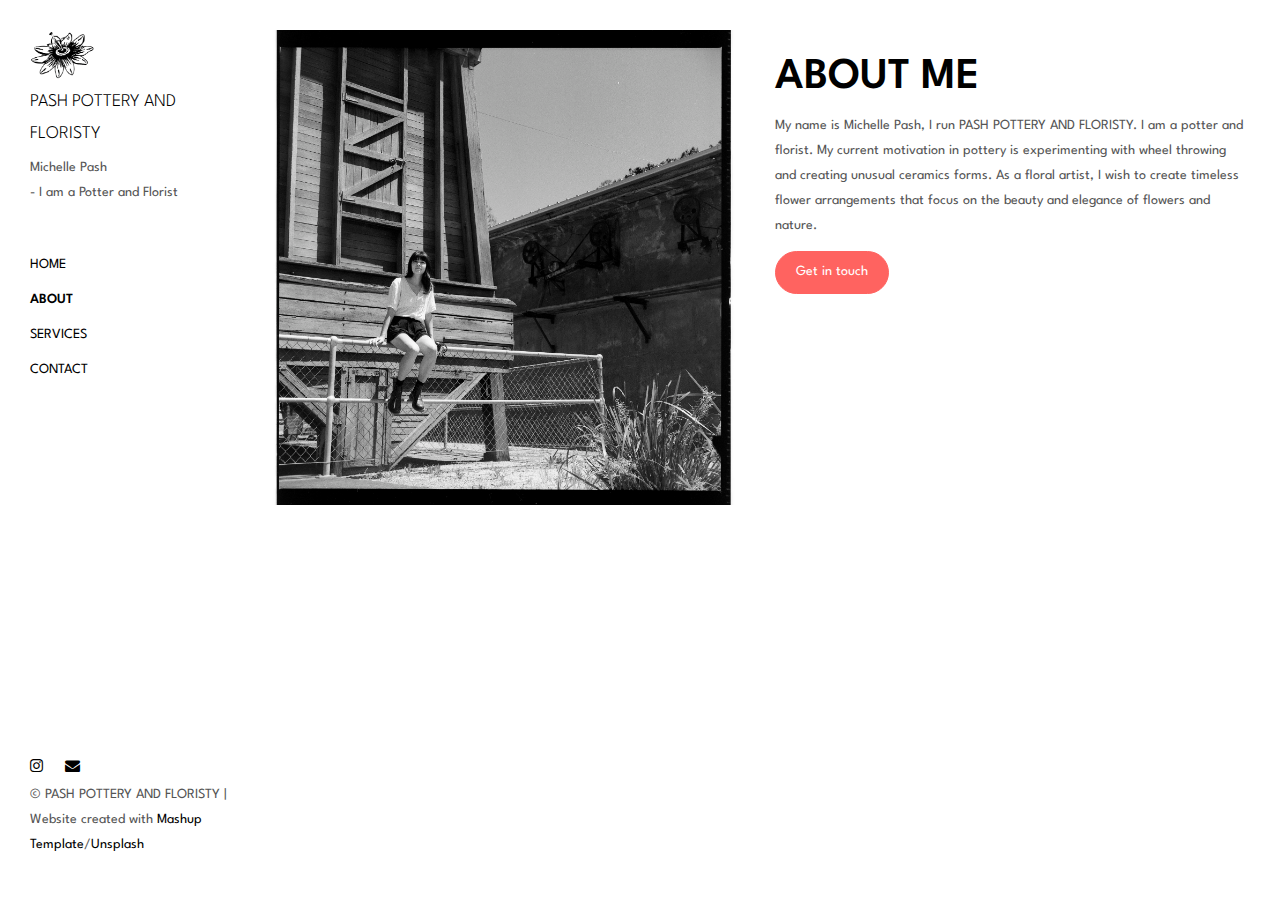
==== commit b4a770c5: "change to captal" ====
--- a/about.html
+++ b/about.html
@@ -36,10 +36,7 @@
           <span class="icon-bar"></span>
           <span class="icon-bar"></span>
         </button>
-        <a
-          href="./index.html"
-          class="navbar-brand"
-          style="font-family: 'Spartan', sans-serif;"
+        <a href="./index.html" class="navbar-brand"
           >PASH POTTERY AND FLORISTY</a
         >
       </div>
@@ -62,10 +59,10 @@
             </p>
           </div>
           <ul class="nav">
-            <li><a href="./index.html" title="">Home</a></li>
-            <li><a href="./about.html" title="">About</a></li>
-            <li><a href="./services.html" title="">Services</a></li>
-            <li><a href="./contact.html" title="">Contact</a></li>
+            <li><a href="./index.html" title="">HOME</a></li>
+            <li><a href="./about.html" title="">ABOUT</a></li>
+            <li><a href="./services.html" title="">SERVICES</a></li>
+            <li><a href="./contact.html" title="">CONTACT</a></li>
           </ul>
 
           <nav class="nav-footer">
@@ -112,7 +109,7 @@
           />
         </div>
         <div class="col-xs-12 col-md-6">
-          <h1>About me</h1>
+          <h1>ABOUT ME</h1>
 
           <p>
             My name is Michelle Pash, I run PASH POTTERY AND FLORISTY. I am a
--- a/main.82cfd66e.css
+++ b/main.82cfd66e.css
@@ -1,8 +1,4 @@
-@import url(
-  https://fonts.googleapis.com/css?family=Cabin:400,
-  700|Source + Sans + Pro:400,
-  700
-);
+
 @import url("https://fonts.googleapis.com/css2?family=Spartan:wght@200&display=swap");
 
 @import url(https://maxcdn.bootstrapcdn.com/font-awesome/4.7.0/css/font-awesome.min.css); /*!
@@ -12,22 +8,7 @@
  */
 /*! normalize.css v3.0.3 | MIT License | github.com/necolas/normalize.css */
 
-body {
-  -webkit-animation-delay: 0.1s;
-  -webkit-animation-name: fontfix;
-  -webkit-animation-duration: 0.1s;
-  -webkit-animation-iteration-count: 1;
-  -webkit-animation-timing-function: linear;
-}
 
-@-webkit-keyframes fontfix {
-  from {
-    opacity: 1;
-  }
-  to {
-    opacity: 1;
-  }
-}
 html {
   font-family: sans-serif;
   -ms-text-size-adjust: 100%;
@@ -285,7 +266,7 @@
   -webkit-tap-highlight-color: transparent;
 }
 body {
-  font-family: Source Sans Pro, Helvetica, Arial, sans-serif;
+  font-family: "Spartan", sans-serif;
   font-size: 14px;
   line-height: 1.78;
   color: #555;
@@ -382,7 +363,7 @@
 h4,
 h5,
 h6 {
-  font-family: Cabin, Helvetica, Arial, sans-serif;
+  font-family: "Spartan", sans-serif;
   font-weight: 600;
   line-height: 1.1;
   color: #000;
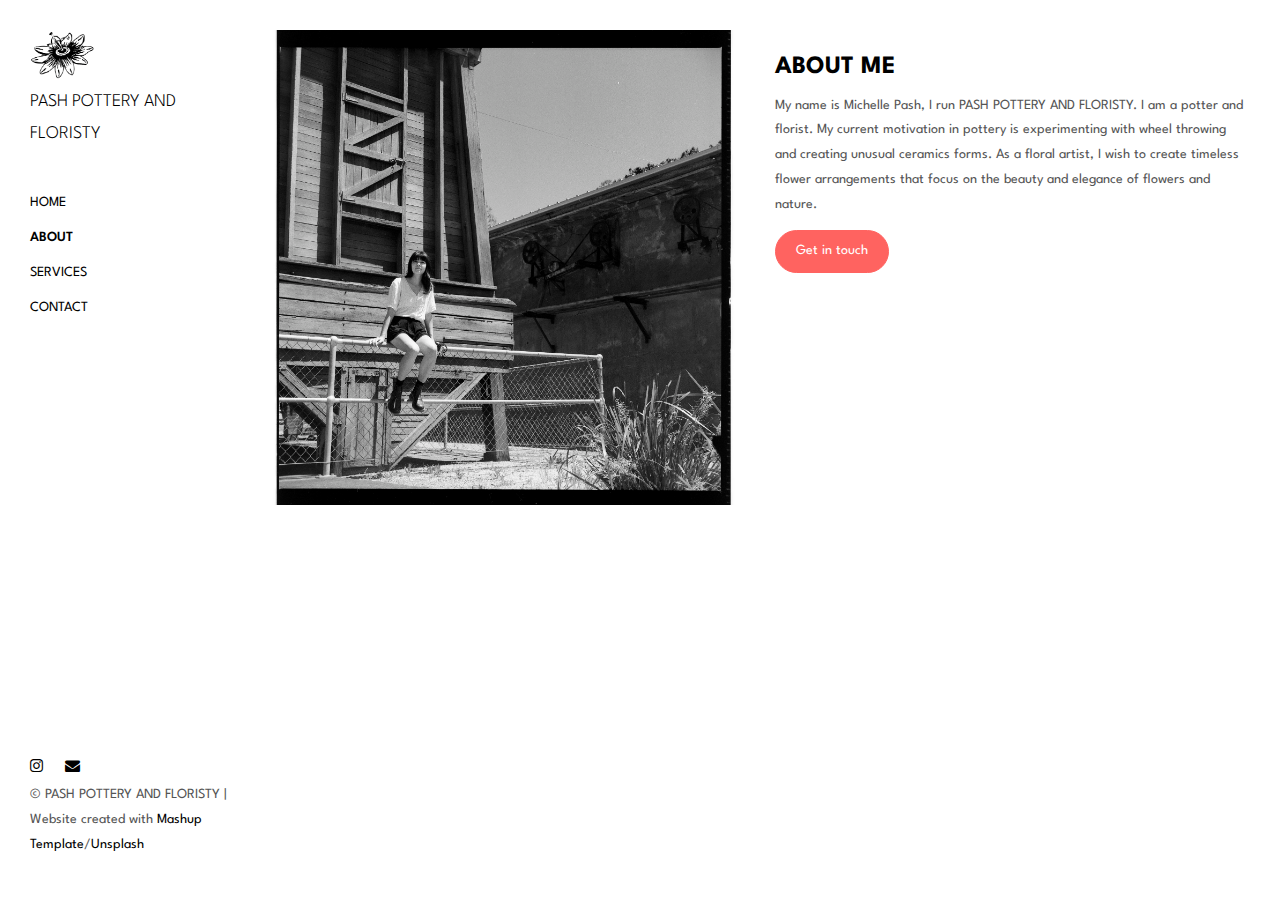
==== commit 0a6bc555: "change font weight" ====
--- a/about.html
+++ b/about.html
@@ -53,10 +53,6 @@
               />
               PASH POTTERY AND FLORISTY
             </a>
-            <p>
-              Michelle Pash <br />
-              - I am a Potter and Florist
-            </p>
           </div>
           <ul class="nav">
             <li><a href="./index.html" title="">HOME</a></li>
@@ -109,7 +105,7 @@
           />
         </div>
         <div class="col-xs-12 col-md-6">
-          <h1>ABOUT ME</h1>
+          <h3>ABOUT ME</h3>
 
           <p>
             My name is Michelle Pash, I run PASH POTTERY AND FLORISTY. I am a
--- a/main.82cfd66e.css
+++ b/main.82cfd66e.css
@@ -1,5 +1,6 @@
 
 @import url("https://fonts.googleapis.com/css2?family=Spartan:wght@200&display=swap");
+@import url('https://fonts.googleapis.com/css2?family=Spartan:wght@100&display=swap');
 
 @import url(https://maxcdn.bootstrapcdn.com/font-awesome/4.7.0/css/font-awesome.min.css); /*!
  * Bootstrap v3.3.7 (http://getbootstrap.com)
@@ -364,7 +365,7 @@
 h5,
 h6 {
   font-family: "Spartan", sans-serif;
-  font-weight: 600;
+  /* font-weight: 600; */
   line-height: 1.1;
   color: #000;
 }
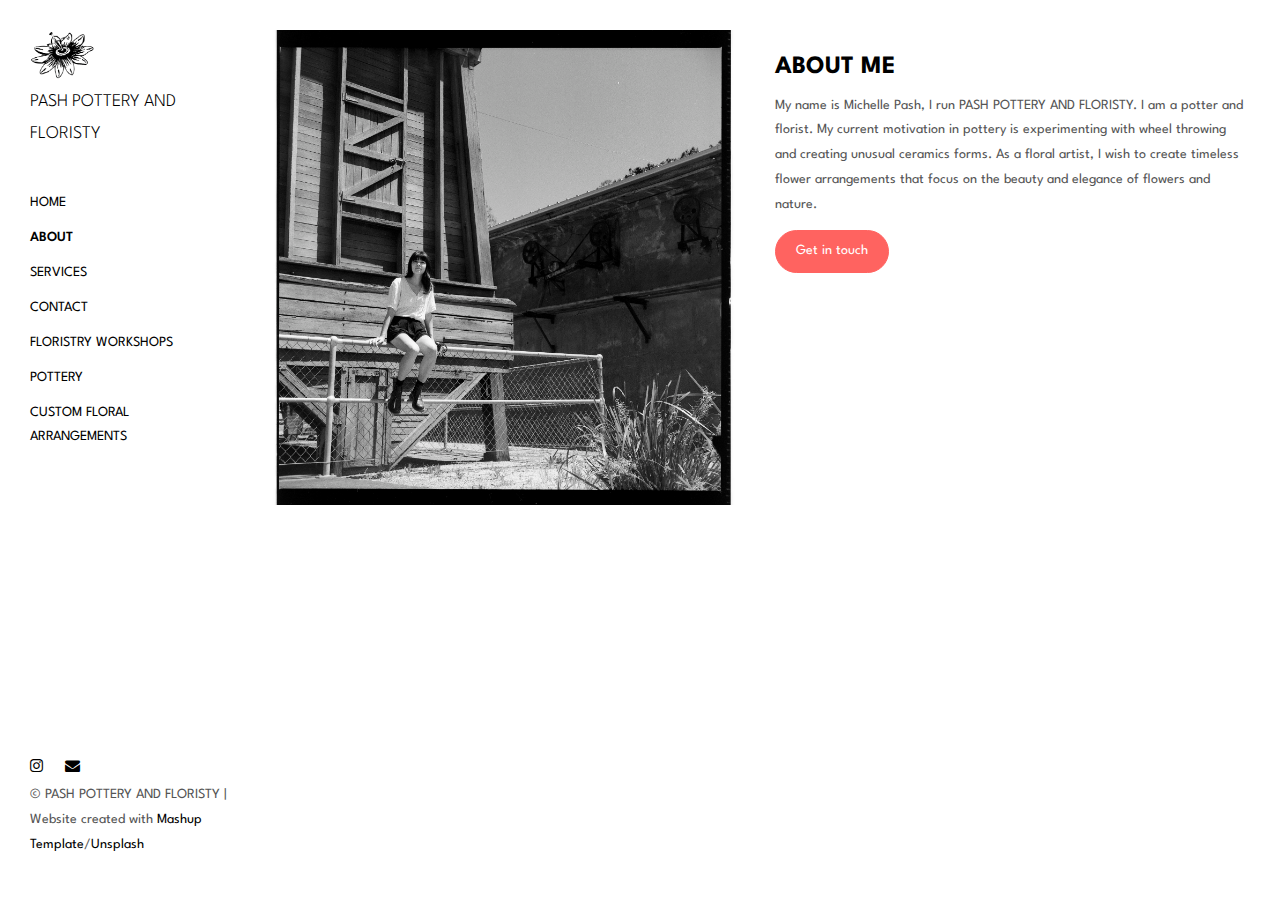
==== commit 0ba16a4b: "add pages" ====
--- a/about.html
+++ b/about.html
@@ -59,6 +59,9 @@
             <li><a href="./about.html" title="">ABOUT</a></li>
             <li><a href="./services.html" title="">SERVICES</a></li>
             <li><a href="./contact.html" title="">CONTACT</a></li>
+            <li><a href="./workshop.html" title="">FLORISTRY WORKSHOPS</a></li>
+            <li><a href="./pottery.html" title="">POTTERY</a></li>
+            <li><a href="./custom.html" title="">CUSTOM FLORAL ARRANGEMENTS</a></li>
           </ul>
 
           <nav class="nav-footer">
--- a/main.82cfd66e.css
+++ b/main.82cfd66e.css
@@ -1,6 +1,6 @@
 
 @import url("https://fonts.googleapis.com/css2?family=Spartan:wght@200&display=swap");
-@import url('https://fonts.googleapis.com/css2?family=Spartan:wght@100&display=swap');
+
 
 @import url(https://maxcdn.bootstrapcdn.com/font-awesome/4.7.0/css/font-awesome.min.css); /*!
  * Bootstrap v3.3.7 (http://getbootstrap.com)
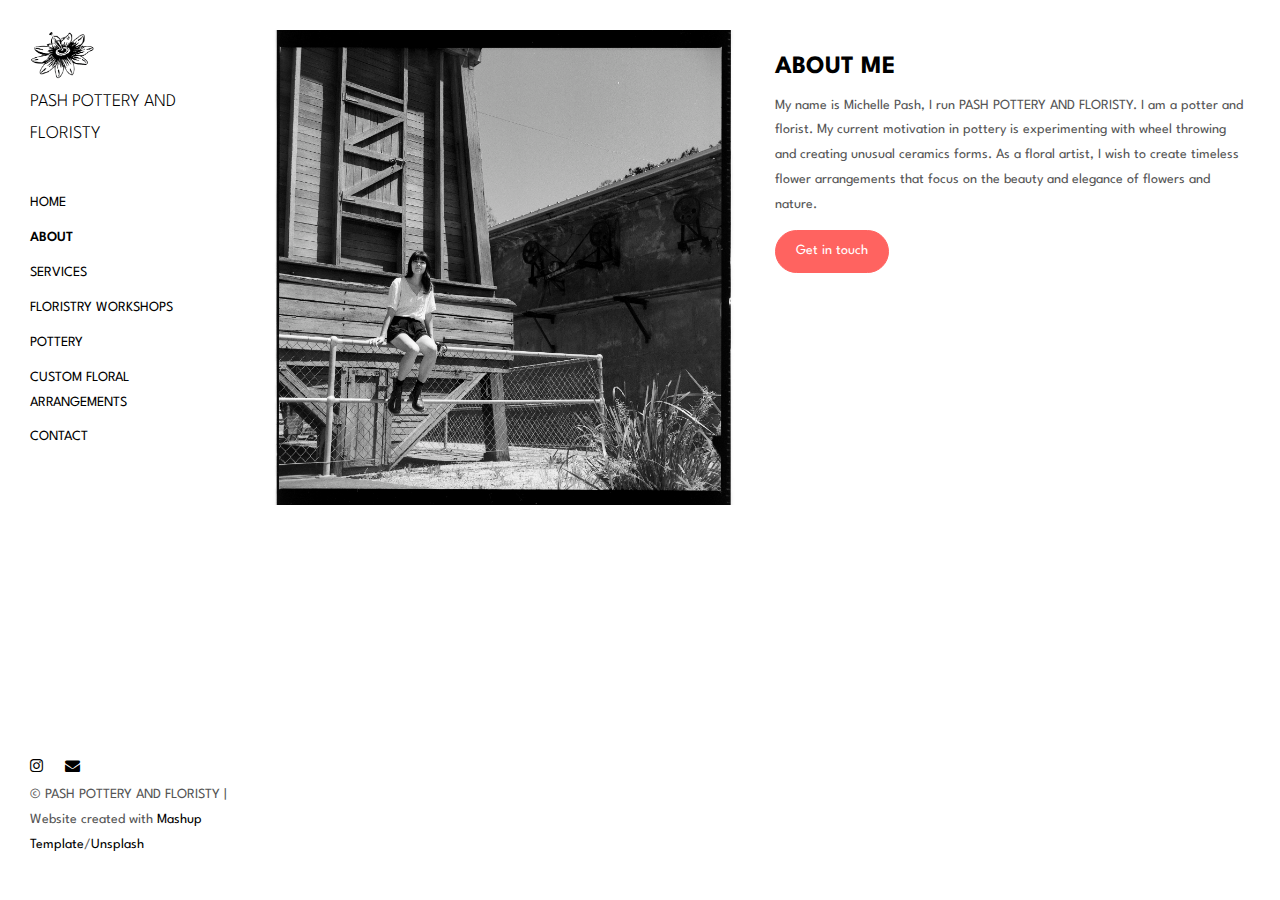
==== commit 310c3e3f: "change order" ====
--- a/about.html
+++ b/about.html
@@ -58,10 +58,10 @@
             <li><a href="./index.html" title="">HOME</a></li>
             <li><a href="./about.html" title="">ABOUT</a></li>
             <li><a href="./services.html" title="">SERVICES</a></li>
-            <li><a href="./contact.html" title="">CONTACT</a></li>
             <li><a href="./workshop.html" title="">FLORISTRY WORKSHOPS</a></li>
             <li><a href="./pottery.html" title="">POTTERY</a></li>
             <li><a href="./custom.html" title="">CUSTOM FLORAL ARRANGEMENTS</a></li>
+            <li><a href="./contact.html" title="">CONTACT</a></li>
           </ul>
 
           <nav class="nav-footer">
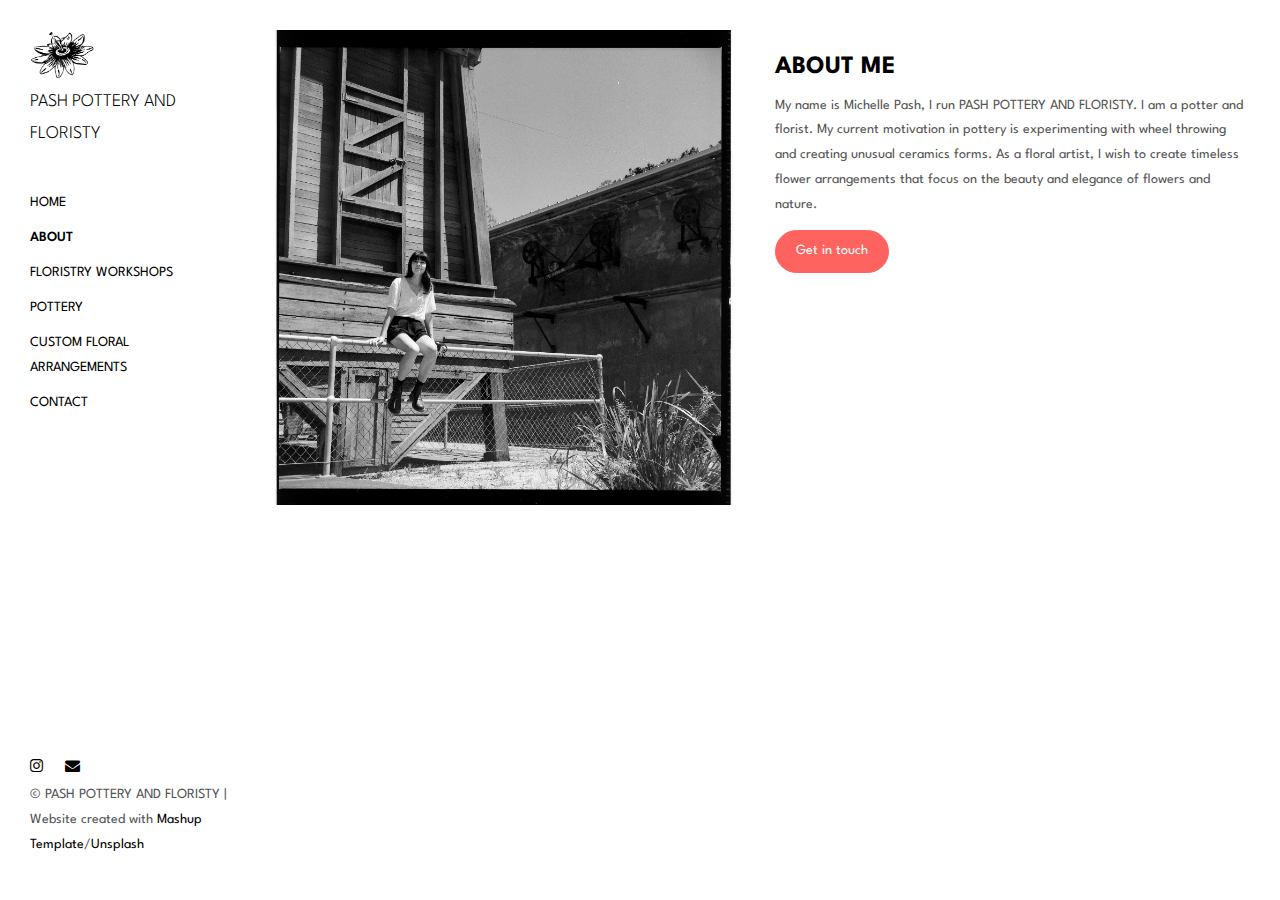
==== commit adeeb1bf: "delete service page" ====
--- a/about.html
+++ b/about.html
@@ -57,7 +57,7 @@
           <ul class="nav">
             <li><a href="./index.html" title="">HOME</a></li>
             <li><a href="./about.html" title="">ABOUT</a></li>
-            <li><a href="./services.html" title="">SERVICES</a></li>
+            <!-- <li><a href="./services.html" title="">SERVICES</a></li> -->
             <li><a href="./workshop.html" title="">FLORISTRY WORKSHOPS</a></li>
             <li><a href="./pottery.html" title="">POTTERY</a></li>
             <li><a href="./custom.html" title="">CUSTOM FLORAL ARRANGEMENTS</a></li>
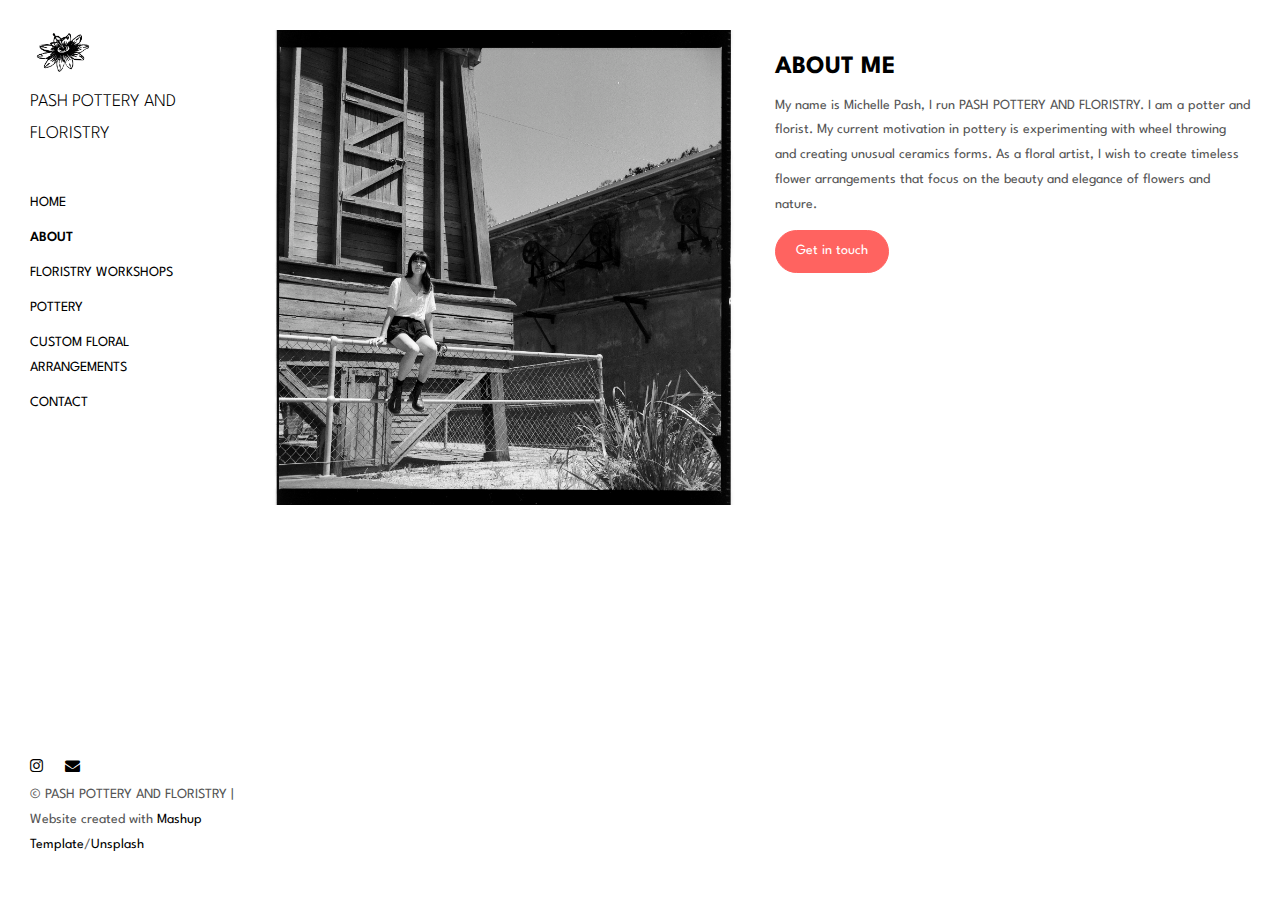
==== commit 55e95b35: "fix typo & new logo" ====
--- a/about.html
+++ b/about.html
@@ -21,7 +21,7 @@
       rel="stylesheet"
     />
 
-    <title>PASH POTTERY AND FLORISTY</title>
+    <title>PASH POTTERY AND FLORISTRY</title>
 
     <link href="./main.82cfd66e.css" rel="stylesheet" />
   </head>
@@ -37,7 +37,7 @@
           <span class="icon-bar"></span>
         </button>
         <a href="./index.html" class="navbar-brand"
-          >PASH POTTERY AND FLORISTY</a
+          >PASH POTTERY AND FLORISTRY</a
         >
       </div>
 
@@ -51,7 +51,7 @@
                 src="./assets/images/logo.png"
                 style="height: 50px;"
               />
-              PASH POTTERY AND FLORISTY
+              PASH POTTERY AND FLORISTRY
             </a>
           </div>
           <ul class="nav">
@@ -60,7 +60,9 @@
             <!-- <li><a href="./services.html" title="">SERVICES</a></li> -->
             <li><a href="./workshop.html" title="">FLORISTRY WORKSHOPS</a></li>
             <li><a href="./pottery.html" title="">POTTERY</a></li>
-            <li><a href="./custom.html" title="">CUSTOM FLORAL ARRANGEMENTS</a></li>
+            <li>
+              <a href="./custom.html" title="">CUSTOM FLORAL ARRANGEMENTS</a>
+            </li>
             <li><a href="./contact.html" title="">CONTACT</a></li>
           </ul>
 
@@ -83,7 +85,7 @@
               </a>
             </p>
             <p>
-              © PASH POTTERY AND FLORISTY | Website created with
+              © PASH POTTERY AND FLORISTRY | Website created with
               <a
                 href="http://www.mashup-template.com/"
                 title="Create website with free html template"
@@ -111,7 +113,7 @@
           <h3>ABOUT ME</h3>
 
           <p>
-            My name is Michelle Pash, I run PASH POTTERY AND FLORISTY. I am a
+            My name is Michelle Pash, I run PASH POTTERY AND FLORISTRY. I am a
             potter and florist. My current motivation in pottery is
             experimenting with wheel throwing and creating unusual ceramics
             forms. As a floral artist, I wish to create timeless flower
